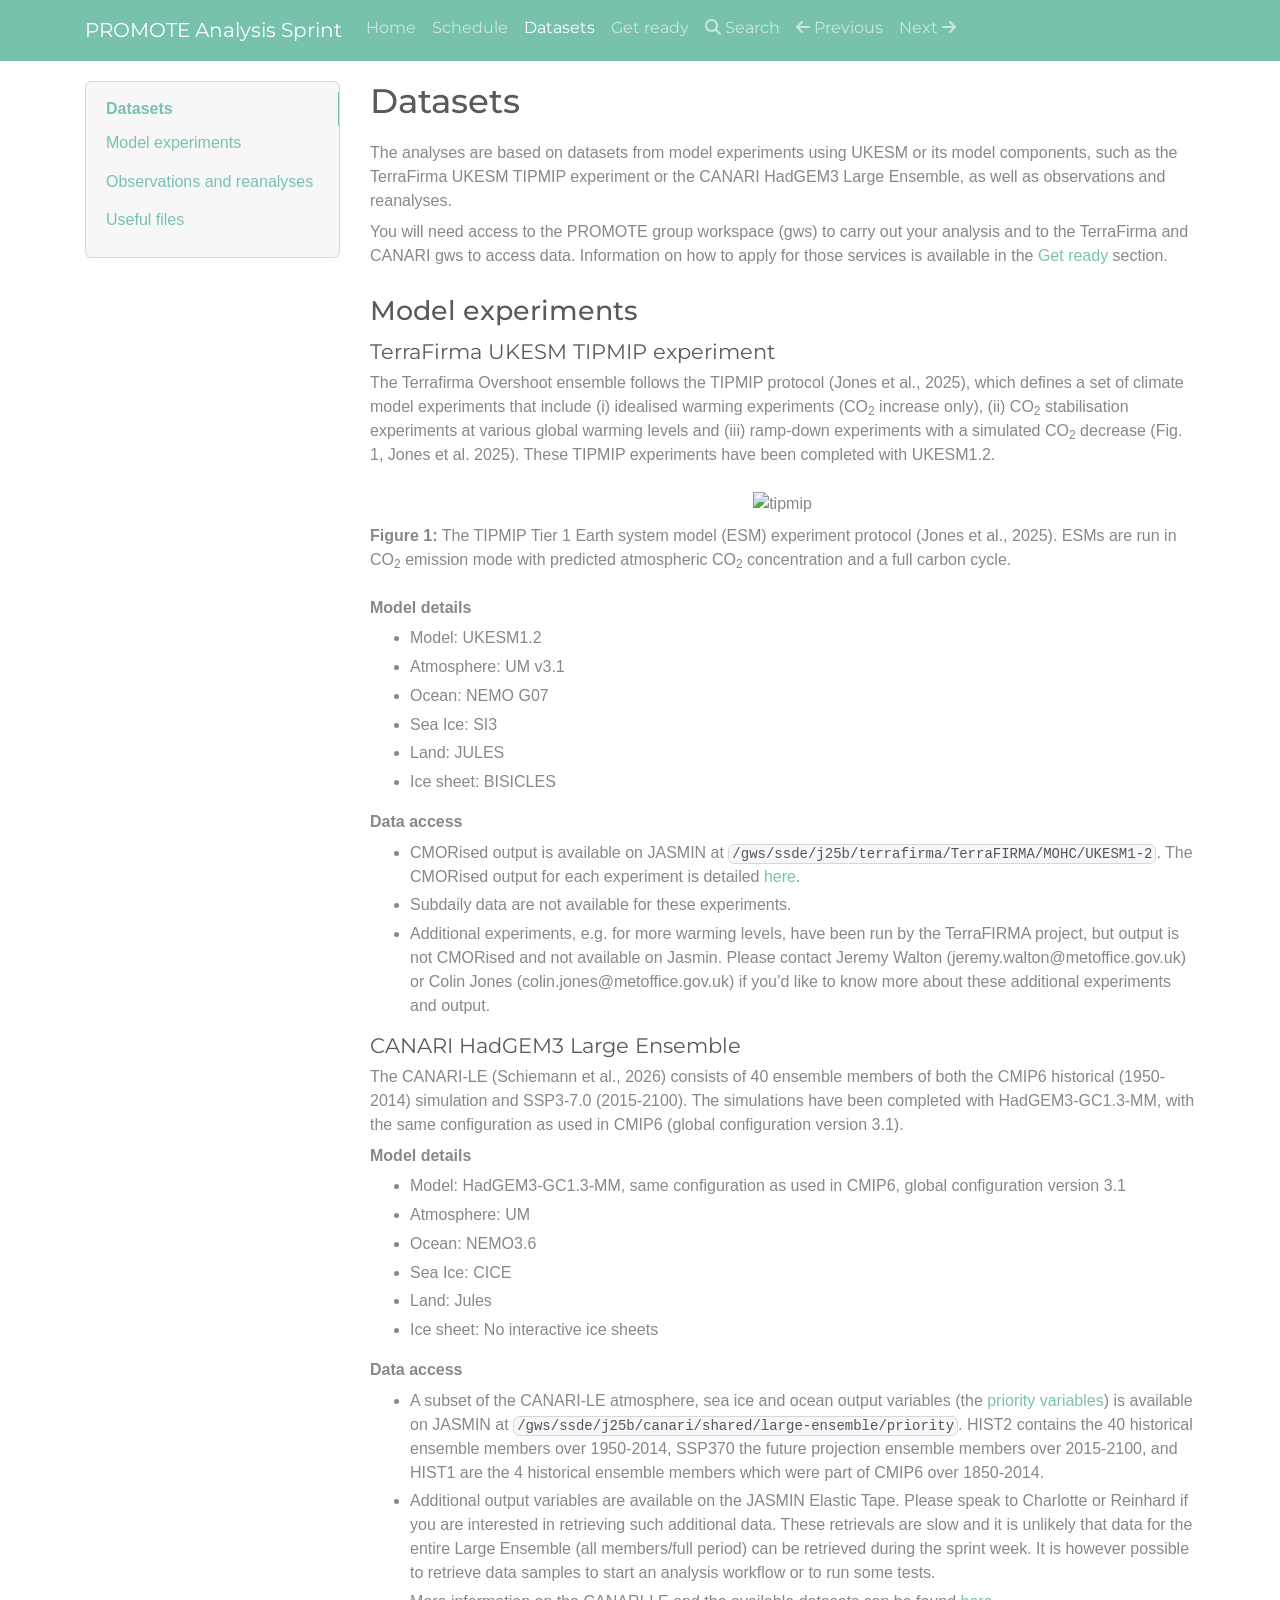
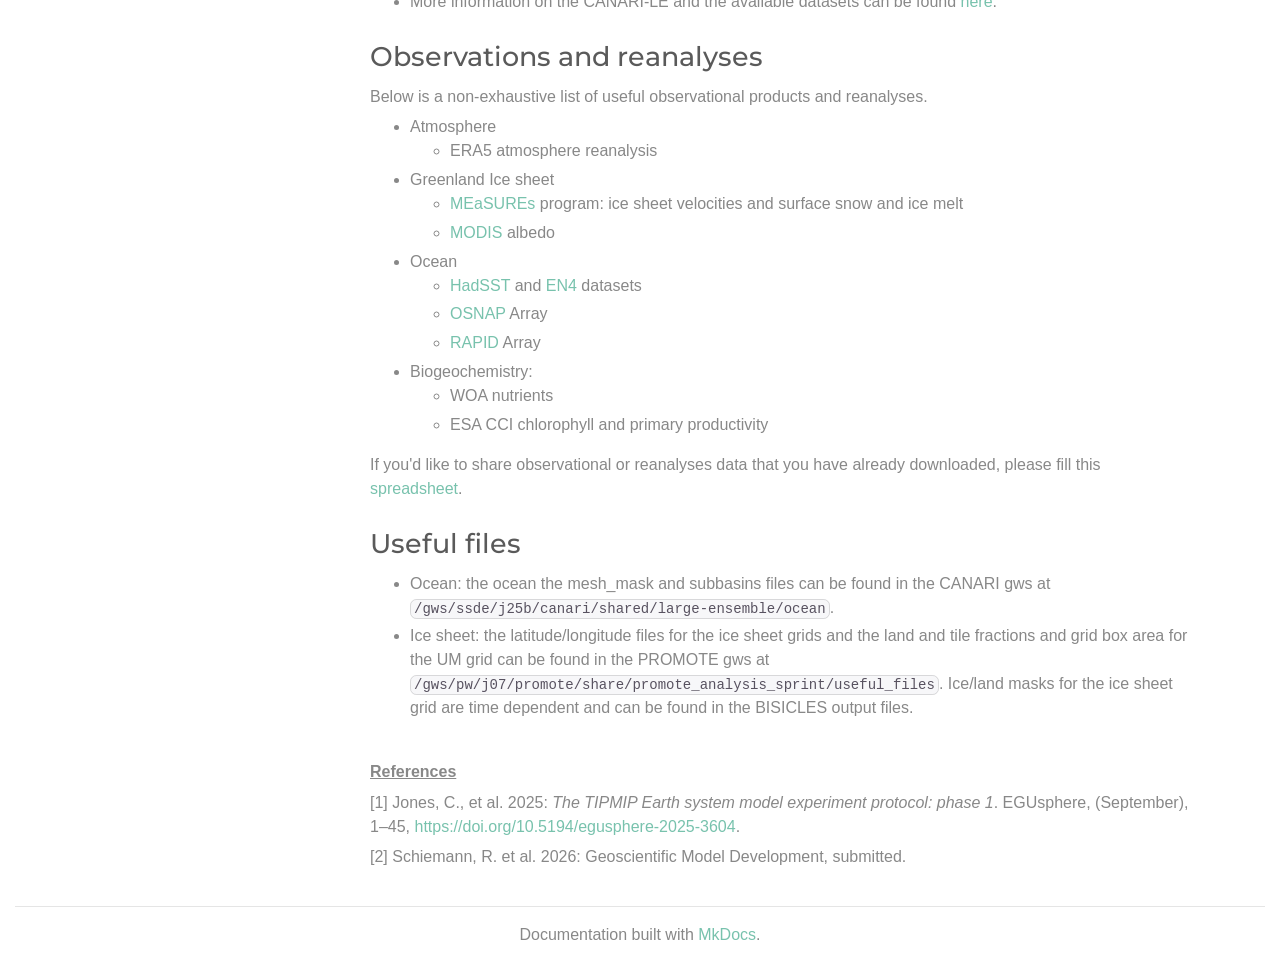
==== datasets/index.html @ 28dfc5ba "Update index.html" ====
<!DOCTYPE html>
<html lang="en" data-bs-theme="light">
    <head>
        <meta charset="utf-8">
        <meta http-equiv="X-UA-Compatible" content="IE=edge">
        <meta name="viewport" content="width=device-width, initial-scale=1.0">
        
        
        <link rel="canonical" href="https://promote-project.github.io/promote_analysis_sprint_2026/datasets/">
        <link rel="shortcut icon" href="../img/favicon.ico">
        <title>Datasets - PROMOTE Analysis Sprint</title>
        <link href="../css/bootstrap.min.css" rel="stylesheet">
        <link href="../css/fontawesome.min.css" rel="stylesheet">
        <link href="../css/brands.min.css" rel="stylesheet">
        <link href="../css/solid.min.css" rel="stylesheet">
        <link href="../css/v4-font-face.min.css" rel="stylesheet">
        <link href="../css/base.css" rel="stylesheet">
        <link id="hljs-light" rel="stylesheet" href="https://cdnjs.cloudflare.com/ajax/libs/highlight.js/11.8.0/styles/atelier-cave-light.min.css" >
        <link id="hljs-dark" rel="stylesheet" href="https://cdnjs.cloudflare.com/ajax/libs/highlight.js/11.8.0/styles/github-dark.min.css" disabled>
        <link href="../extra.css" rel="stylesheet">
        <script src="https://cdnjs.cloudflare.com/ajax/libs/highlight.js/11.8.0/highlight.min.js"></script>
        <script>hljs.highlightAll();</script> 
    </head>

    <body>
        <div class="navbar fixed-top navbar-expand-lg navbar-dark bg-primary">
            <div class="container">
                <a class="navbar-brand" href="..">PROMOTE Analysis Sprint</a>
                <!-- Expander button -->
                <button type="button" class="navbar-toggler" data-bs-toggle="collapse" data-bs-target="#navbar-collapse" aria-controls="navbar-collapse" aria-expanded="false" aria-label="Toggle navigation">
                    <span class="navbar-toggler-icon"></span>
                </button>

                <!-- Expanded navigation -->
                <div id="navbar-collapse" class="navbar-collapse collapse">
                        <!-- Main navigation -->
                        <ul class="nav navbar-nav">
                            <li class="nav-item">
                                <a href=".." class="nav-link">Home</a>
                            </li>
                            <li class="nav-item">
                                <a href="../schedule/" class="nav-link">Schedule</a>
                            </li>
                            <li class="nav-item">
                                <a href="./" class="nav-link active" aria-current="page">Datasets</a>
                            </li>
                            <li class="nav-item">
                                <a href="../get_ready/" class="nav-link">Get ready</a>
                            </li>
                        </ul>

                    <ul class="nav navbar-nav ms-md-auto">
                        <li class="nav-item">
                            <a href="#" class="nav-link" data-bs-toggle="modal" data-bs-target="#mkdocs_search_modal">
                                <i class="fa fa-search"></i> Search
                            </a>
                        </li>
                            <li class="nav-item">
                                <a rel="prev" href="../schedule/" class="nav-link">
                                    <i class="fa fa-arrow-left"></i> Previous
                                </a>
                            </li>
                            <li class="nav-item">
                                <a rel="next" href="../get_ready/" class="nav-link">
                                    Next <i class="fa fa-arrow-right"></i>
                                </a>
                            </li>
                    </ul>
                </div>
            </div>
        </div>

        <div class="container">
            <div class="row">
                    <div class="col-md-3"><div class="navbar-expand-md bs-sidebar hidden-print affix" role="complementary">
    <div class="navbar-header">
        <button type="button" class="navbar-toggler collapsed" data-bs-toggle="collapse" data-bs-target="#toc-collapse" title="Table of Contents">
            <span class="fa fa-angle-down"></span>
        </button>
    </div>

    
    <div id="toc-collapse" class="navbar-collapse collapse card bg-body-tertiary">
        <ul class="nav flex-column">
            
            <li class="nav-item" data-bs-level="1"><a href="#datasets" class="nav-link">Datasets</a>
              <ul class="nav flex-column">
            <li class="nav-item" data-bs-level="2"><a href="#model-experiments" class="nav-link">Model experiments</a>
              <ul class="nav flex-column">
              </ul>
            </li>
            <li class="nav-item" data-bs-level="2"><a href="#observations-and-reanalyses" class="nav-link">Observations and reanalyses</a>
              <ul class="nav flex-column">
              </ul>
            </li>
            <li class="nav-item" data-bs-level="2"><a href="#useful-files" class="nav-link">Useful files</a>
              <ul class="nav flex-column">
              </ul>
            </li>
              </ul>
            </li>
        </ul>
    </div>
</div></div>
                    <div class="col-md-9" role="main">

<h1 id="datasets">Datasets</h1>
<p>The analyses are based on datasets from model experiments using UKESM or its model components, such as the TerraFirma UKESM TIPMIP experiment or the CANARI HadGEM3 Large Ensemble, as well as observations and reanalyses.</p>
<p>You will need access to the PROMOTE group workspace (gws) to carry out your analysis and to the TerraFirma and CANARI gws to access data. Information on how to apply for those services is available in the <a href="../get_ready/">Get ready</a> section.</p>
<h2 id="model-experiments">Model experiments</h2>
<h3 id="terrafirma-ukesm-tipmip-experiment">TerraFirma UKESM TIPMIP experiment</h3>
<p>The Terrafirma Overshoot ensemble follows the TIPMIP protocol (Jones et al., 2025), which defines a set of climate model experiments that include (i) idealised warming experiments (CO<sub>2</sub> increase only), (ii) CO<sub>2</sub> stabilisation experiments at various global warming levels and (iii) ramp-down experiments with a simulated CO<sub>2</sub> decrease (Fig. 1, Jones et al. 2025). These TIPMIP experiments have been completed with UKESM1.2.</p>
<figure>
  <img src="/promote_analysis_sprint_2026/images/tipmip_protocol.jpg" alt="tipmip" height="320">
  <figcaption style="text-align: left;">
<strong>Figure 1:</strong> The TIPMIP Tier 1 Earth system model (ESM) experiment protocol (Jones et al., 2025). ESMs are run in CO<sub>2</sub> emission mode with predicted atmospheric CO<sub>2</sub> concentration and a full carbon cycle.
</figcaption>
</figure>

<p><span style="font-weight: 550;">Model details</span></p>
<ul>
<li><span style="font-weight: 500;">Model:</span> UKESM1.2</li>
<li><span style="font-weight: 500;">Atmosphere:</span> UM v3.1</li>
<li><span style="font-weight: 500;">Ocean:</span> NEMO G07</li>
<li><span style="font-weight: 500;">Sea Ice:</span> SI3</li>
<li><span style="font-weight: 500;">Land:</span> JULES</li>
<li><span style="font-weight: 500;">Ice sheet:</span> BISICLES</li>
</ul>
<p><span style="font-weight: 550;">Data access</span></p>
<ul>
<li>CMORised output is available on JASMIN at <code>/gws/ssde/j25b/terrafirma/TerraFIRMA/MOHC/UKESM1-2</code>. 
The CMORised output for each experiment is detailed <a href="https://gws-access.jasmin.ac.uk/public/ukesm/TerraFIRMA/">here</a>.</li>
<li>Subdaily data are not available for these experiments.</li>
<li>Additional experiments, e.g. for more warming levels, have been run by the TerraFIRMA project, but output is not CMORised and not available on Jasmin. Please contact Jeremy Walton (jeremy.walton@metoffice.gov.uk) or Colin Jones (colin.jones@metoffice.gov.uk) if you’d like to know more about these additional experiments and output.</li>
</ul>
<h3 id="canari-hadgem3-large-ensemble">CANARI HadGEM3 Large Ensemble</h3>
<p>The CANARI-LE (Schiemann et al., 2026) consists of 40 ensemble members of both the CMIP6 historical (1950-2014) simulation and SSP3-7.0 (2015-2100). The simulations have been completed with HadGEM3-GC1.3-MM, with the same configuration as used in CMIP6 (global configuration version 3.1).</p>
<p><span style="font-weight: 650;">Model details</span></p>
<ul>
<li><span style="font-weight: 500;">Model:</span> HadGEM3-GC1.3-MM, same configuration as used in CMIP6, global configuration version 3.1</li>
<li><span style="font-weight: 500;">Atmosphere:</span> UM</li>
<li><span style="font-weight: 500;">Ocean:</span> NEMO3.6</li>
<li><span style="font-weight: 500;">Sea Ice:</span> CICE</li>
<li><span style="font-weight: 500;">Land:</span> Jules</li>
<li><span style="font-weight: 500;">Ice sheet:</span> No interactive ice sheets</li>
</ul>
<p><span style="font-weight: 550;">Data access</span></p>
<ul>
<li>A subset of the CANARI-LE atmosphere, sea ice and ocean output variables (the <a download="download" href="/promote_analysis_sprint_2026/20240229-canari-le-priority-variables.xlsx">priority variables</a>) is available on JASMIN at <code>/gws/ssde/j25b/canari/shared/large-ensemble/priority</code>. HIST2 contains the 40 historical ensemble members over 1950-2014, SSP370 the future projection ensemble members over 2015-2100, and HIST1 are the 4 historical ensemble members which were part of CMIP6 over 1850-2014.</li>
<li>Additional output variables are available on the JASMIN Elastic Tape. Please speak to Charlotte or Reinhard if you are interested in retrieving such additional data. These retrievals are slow and it is unlikely that data for the entire Large Ensemble (all members/full period) can be retrieved during the sprint week. It is however possible to retrieve data samples to start an analysis workflow or to run some tests.</li>
<li>More information on the CANARI-LE and the available datasets can be found <a href="https://ncas-cms.github.io/canari/">here</a>.</li>
</ul>
<h2 id="observations-and-reanalyses">Observations and reanalyses</h2>
<p>Below is a non-exhaustive list of useful observational products and reanalyses.</p>
<ul>
<li><span style="font-weight: 500;">Atmosphere</span><ul>
<li>ERA5 atmosphere reanalysis</li>
</ul>
</li>
<li><span style="font-weight: 500;">Greenland Ice sheet</span><ul>
<li><a href="https://www.earthdata.nasa.gov/about/competitive-programs/measures">MEaSUREs</a> program: ice sheet velocities and surface snow and ice melt</li>
<li><a href="https://nsidc.org/data/modgrnld/versions/1">MODIS</a> albedo</li>
</ul>
</li>
<li><span style="font-weight: 500;">Ocean</span><ul>
<li><a href="https://www.metoffice.gov.uk/hadobs/hadsst4/">HadSST</a> and <a href="https://www.metoffice.gov.uk/hadobs/en4/">EN4</a> datasets</li>
<li><a href="https://www.o-snap.org/data-access/">OSNAP</a> Array</li>
<li><a href="https://rapid.ac.uk/data/data-download">RAPID</a> Array</li>
</ul>
</li>
<li><span style="font-weight: 500;">Biogeochemistry:</span><ul>
<li>WOA nutrients</li>
<li>ESA CCI chlorophyll and primary productivity  </li>
</ul>
</li>
</ul>
<p>If you'd like to share observational or reanalyses data that you have already downloaded, please fill this <a href="https://docs.google.com/spreadsheets/d/1zcM7b8CWcgvNZwPgc-YExNfq7xTBF59b2-m6j289Oxc/edit?usp=sharing">spreadsheet</a>.</p>
<h2 id="useful-files">Useful files</h2>
<ul>
<li><span style="font-weight: 500;">Ocean:</span> the ocean the mesh_mask and subbasins files can be found in the CANARI gws at <code>/gws/ssde/j25b/canari/shared/large-ensemble/ocean</code>.</li>
<li><span style="font-weight: 500;">Ice sheet:</span> the latitude/longitude files for the ice sheet grids and the land and tile fractions and grid box area for the UM grid can be found in the PROMOTE gws at <code>/gws/pw/j07/promote/share/promote_analysis_sprint/useful_files</code>. Ice/land masks for the ice sheet grid are time dependent and can be found in the BISICLES output files.</li>
</ul>
<div style="height: 1.5em;"></div>

<p><strong><ins>References</ins></strong></p>
<p>[1] Jones, C., et al. 2025: <em>The TIPMIP Earth system model experiment protocol: phase 1</em>. EGUsphere, (September), 1–45, <a href="https://egusphere.copernicus.org/preprints/2025/egusphere-2025-3604/">https://doi.org/10.5194/egusphere-2025-3604</a>. </p>
<p>[2] Schiemann, R. et al. 2026: Geoscientific Model Development, submitted.</p></div>
            </div>
        </div>

        <footer class="col-md-12">
            <hr>
            <p>Documentation built with <a href="https://www.mkdocs.org/">MkDocs</a>.</p>
        </footer>
        <script src="../js/bootstrap.bundle.min.js"></script>
        <script>
            var base_url = "..",
                shortcuts = {"help": 191, "next": 78, "previous": 80, "search": 83};
        </script>
        <script src="../js/base.js"></script>
        <script src="../search/main.js"></script>

        <div class="modal" id="mkdocs_search_modal" tabindex="-1" role="dialog" aria-labelledby="searchModalLabel" aria-hidden="true">
    <div class="modal-dialog modal-lg">
        <div class="modal-content">
            <div class="modal-header">
                <h4 class="modal-title" id="searchModalLabel">Search</h4>
                <button type="button" class="btn-close" data-bs-dismiss="modal" aria-label="Close"></button>
            </div>
            <div class="modal-body">
                <p>From here you can search these documents. Enter your search terms below.</p>
                <form>
                    <div class="form-group">
                        <input type="search" class="form-control" placeholder="Search..." id="mkdocs-search-query" title="Type search term here">
                    </div>
                </form>
                <div id="mkdocs-search-results" data-no-results-text="No results found"></div>
            </div>
            <div class="modal-footer">
            </div>
        </div>
    </div>
</div><div class="modal" id="mkdocs_keyboard_modal" tabindex="-1" role="dialog" aria-labelledby="keyboardModalLabel" aria-hidden="true">
    <div class="modal-dialog">
        <div class="modal-content">
            <div class="modal-header">
                <h4 class="modal-title" id="keyboardModalLabel">Keyboard Shortcuts</h4>
                <button type="button" class="btn-close" data-bs-dismiss="modal" aria-label="Close"></button>
            </div>
            <div class="modal-body">
              <table class="table">
                <thead>
                  <tr>
                    <th style="width: 20%;">Keys</th>
                    <th>Action</th>
                  </tr>
                </thead>
                <tbody>
                  <tr>
                    <td class="help shortcut"><kbd>?</kbd></td>
                    <td>Open this help</td>
                  </tr>
                  <tr>
                    <td class="next shortcut"><kbd>n</kbd></td>
                    <td>Next page</td>
                  </tr>
                  <tr>
                    <td class="prev shortcut"><kbd>p</kbd></td>
                    <td>Previous page</td>
                  </tr>
                  <tr>
                    <td class="search shortcut"><kbd>s</kbd></td>
                    <td>Search</td>
                  </tr>
                </tbody>
              </table>
            </div>
            <div class="modal-footer">
            </div>
        </div>
    </div>
</div>

    </body>
</html>
---- css/brands.min.css ----
/*!
 * Font Awesome Free 6.5.1 by @fontawesome - https://fontawesome.com
 * License - https://fontawesome.com/license/free (Icons: CC BY 4.0, Fonts: SIL OFL 1.1, Code: MIT License)
 * Copyright 2023 Fonticons, Inc.
 */
:host,:root{--fa-style-family-brands:"Font Awesome 6 Brands";--fa-font-brands:normal 400 1em/1 "Font Awesome 6 Brands"}@font-face{font-family:"Font Awesome 6 Brands";font-style:normal;font-weight:400;font-display:block;src:url(../webfonts/fa-brands-400.woff2) format("woff2"),url(../webfonts/fa-brands-400.ttf) format("truetype")}.fa-brands,.fab{font-weight:400}.fa-monero:before{content:"\f3d0"}.fa-hooli:before{content:"\f427"}.fa-yelp:before{content:"\f1e9"}.fa-cc-visa:before{content:"\f1f0"}.fa-lastfm:before{content:"\f202"}.fa-shopware:before{content:"\f5b5"}.fa-creative-commons-nc:before{content:"\f4e8"}.fa-aws:before{content:"\f375"}.fa-redhat:before{content:"\f7bc"}.fa-yoast:before{content:"\f2b1"}.fa-cloudflare:before{content:"\e07d"}.fa-ups:before{content:"\f7e0"}.fa-pixiv:before{content:"\e640"}.fa-wpexplorer:before{content:"\f2de"}.fa-dyalog:before{content:"\f399"}.fa-bity:before{content:"\f37a"}.fa-stackpath:before{content:"\f842"}.fa-buysellads:before{content:"\f20d"}.fa-first-order:before{content:"\f2b0"}.fa-modx:before{content:"\f285"}.fa-guilded:before{content:"\e07e"}.fa-vnv:before{content:"\f40b"}.fa-js-square:before,.fa-square-js:before{content:"\f3b9"}.fa-microsoft:before{content:"\f3ca"}.fa-qq:before{content:"\f1d6"}.fa-orcid:before{content:"\f8d2"}.fa-java:before{content:"\f4e4"}.fa-invision:before{content:"\f7b0"}.fa-creative-commons-pd-alt:before{content:"\f4ed"}.fa-centercode:before{content:"\f380"}.fa-glide-g:before{content:"\f2a6"}.fa-drupal:before{content:"\f1a9"}.fa-hire-a-helper:before{content:"\f3b0"}.fa-creative-commons-by:before{content:"\f4e7"}.fa-unity:before{content:"\e049"}.fa-whmcs:before{content:"\f40d"}.fa-rocketchat:before{content:"\f3e8"}.fa-vk:before{content:"\f189"}.fa-untappd:before{content:"\f405"}.fa-mailchimp:before{content:"\f59e"}.fa-css3-alt:before{content:"\f38b"}.fa-reddit-square:before,.fa-square-reddit:before{content:"\f1a2"}.fa-vimeo-v:before{content:"\f27d"}.fa-contao:before{content:"\f26d"}.fa-square-font-awesome:before{content:"\e5ad"}.fa-deskpro:before{content:"\f38f"}.fa-brave:before{content:"\e63c"}.fa-sistrix:before{content:"\f3ee"}.fa-instagram-square:before,.fa-square-instagram:before{content:"\e055"}.fa-battle-net:before{content:"\f835"}.fa-the-red-yeti:before{content:"\f69d"}.fa-hacker-news-square:before,.fa-square-hacker-news:before{content:"\f3af"}.fa-edge:before{content:"\f282"}.fa-threads:before{content:"\e618"}.fa-napster:before{content:"\f3d2"}.fa-snapchat-square:before,.fa-square-snapchat:before{content:"\f2ad"}.fa-google-plus-g:before{content:"\f0d5"}.fa-artstation:before{content:"\f77a"}.fa-markdown:before{content:"\f60f"}.fa-sourcetree:before{content:"\f7d3"}.fa-google-plus:before{content:"\f2b3"}.fa-diaspora:before{content:"\f791"}.fa-foursquare:before{content:"\f180"}.fa-stack-overflow:before{content:"\f16c"}.fa-github-alt:before{content:"\f113"}.fa-phoenix-squadron:before{content:"\f511"}.fa-pagelines:before{content:"\f18c"}.fa-algolia:before{content:"\f36c"}.fa-red-river:before{content:"\f3e3"}.fa-creative-commons-sa:before{content:"\f4ef"}.fa-safari:before{content:"\f267"}.fa-google:before{content:"\f1a0"}.fa-font-awesome-alt:before,.fa-square-font-awesome-stroke:before{content:"\f35c"}.fa-atlassian:before{content:"\f77b"}.fa-linkedin-in:before{content:"\f0e1"}.fa-digital-ocean:before{content:"\f391"}.fa-nimblr:before{content:"\f5a8"}.fa-chromecast:before{content:"\f838"}.fa-evernote:before{content:"\f839"}.fa-hacker-news:before{content:"\f1d4"}.fa-creative-commons-sampling:before{content:"\f4f0"}.fa-adversal:before{content:"\f36a"}.fa-creative-commons:before{content:"\f25e"}.fa-watchman-monitoring:before{content:"\e087"}.fa-fonticons:before{content:"\f280"}.fa-weixin:before{content:"\f1d7"}.fa-shirtsinbulk:before{content:"\f214"}.fa-codepen:before{content:"\f1cb"}.fa-git-alt:before{content:"\f841"}.fa-lyft:before{content:"\f3c3"}.fa-rev:before{content:"\f5b2"}.fa-windows:before{content:"\f17a"}.fa-wizards-of-the-coast:before{content:"\f730"}.fa-square-viadeo:before,.fa-viadeo-square:before{content:"\f2aa"}.fa-meetup:before{content:"\f2e0"}.fa-centos:before{content:"\f789"}.fa-adn:before{content:"\f170"}.fa-cloudsmith:before{content:"\f384"}.fa-opensuse:before{content:"\e62b"}.fa-pied-piper-alt:before{content:"\f1a8"}.fa-dribbble-square:before,.fa-square-dribbble:before{content:"\f397"}.fa-codiepie:before{content:"\f284"}.fa-node:before{content:"\f419"}.fa-mix:before{content:"\f3cb"}.fa-steam:before{content:"\f1b6"}.fa-cc-apple-pay:before{content:"\f416"}.fa-scribd:before{content:"\f28a"}.fa-debian:before{content:"\e60b"}.fa-openid:before{content:"\f19b"}.fa-instalod:before{content:"\e081"}.fa-expeditedssl:before{content:"\f23e"}.fa-sellcast:before{content:"\f2da"}.fa-square-twitter:before,.fa-twitter-square:before{content:"\f081"}.fa-r-project:before{content:"\f4f7"}.fa-delicious:before{content:"\f1a5"}.fa-freebsd:before{content:"\f3a4"}.fa-vuejs:before{content:"\f41f"}.fa-accusoft:before{content:"\f369"}.fa-ioxhost:before{content:"\f208"}.fa-fonticons-fi:before{content:"\f3a2"}.fa-app-store:before{content:"\f36f"}.fa-cc-mastercard:before{content:"\f1f1"}.fa-itunes-note:before{content:"\f3b5"}.fa-golang:before{content:"\e40f"}.fa-kickstarter:before{content:"\f3bb"}.fa-grav:before{content:"\f2d6"}.fa-weibo:before{content:"\f18a"}.fa-uncharted:before{content:"\e084"}.fa-firstdraft:before{content:"\f3a1"}.fa-square-youtube:before,.fa-youtube-square:before{content:"\f431"}.fa-wikipedia-w:before{content:"\f266"}.fa-rendact:before,.fa-wpressr:before{content:"\f3e4"}.fa-angellist:before{content:"\f209"}.fa-galactic-republic:before{content:"\f50c"}.fa-nfc-directional:before{content:"\e530"}.fa-skype:before{content:"\f17e"}.fa-joget:before{content:"\f3b7"}.fa-fedora:before{content:"\f798"}.fa-stripe-s:before{content:"\f42a"}.fa-meta:before{content:"\e49b"}.fa-laravel:before{content:"\f3bd"}.fa-hotjar:before{content:"\f3b1"}.fa-bluetooth-b:before{content:"\f294"}.fa-square-letterboxd:before{content:"\e62e"}.fa-sticker-mule:before{content:"\f3f7"}.fa-creative-commons-zero:before{content:"\f4f3"}.fa-hips:before{content:"\f452"}.fa-behance:before{content:"\f1b4"}.fa-reddit:before{content:"\f1a1"}.fa-discord:before{content:"\f392"}.fa-chrome:before{content:"\f268"}.fa-app-store-ios:before{content:"\f370"}.fa-cc-discover:before{content:"\f1f2"}.fa-wpbeginner:before{content:"\f297"}.fa-confluence:before{content:"\f78d"}.fa-shoelace:before{content:"\e60c"}.fa-mdb:before{content:"\f8ca"}.fa-dochub:before{content:"\f394"}.fa-accessible-icon:before{content:"\f368"}.fa-ebay:before{content:"\f4f4"}.fa-amazon:before{content:"\f270"}.fa-unsplash:before{content:"\e07c"}.fa-yarn:before{content:"\f7e3"}.fa-square-steam:before,.fa-steam-square:before{content:"\f1b7"}.fa-500px:before{content:"\f26e"}.fa-square-vimeo:before,.fa-vimeo-square:before{content:"\f194"}.fa-asymmetrik:before{content:"\f372"}.fa-font-awesome-flag:before,.fa-font-awesome-logo-full:before,.fa-font-awesome:before{content:"\f2b4"}.fa-gratipay:before{content:"\f184"}.fa-apple:before{content:"\f179"}.fa-hive:before{content:"\e07f"}.fa-gitkraken:before{content:"\f3a6"}.fa-keybase:before{content:"\f4f5"}.fa-apple-pay:before{content:"\f415"}.fa-padlet:before{content:"\e4a0"}.fa-amazon-pay:before{content:"\f42c"}.fa-github-square:before,.fa-square-github:before{content:"\f092"}.fa-stumbleupon:before{content:"\f1a4"}.fa-fedex:before{content:"\f797"}.fa-phoenix-framework:before{content:"\f3dc"}.fa-shopify:before{content:"\e057"}.fa-neos:before{content:"\f612"}.fa-square-threads:before{content:"\e619"}.fa-hackerrank:before{content:"\f5f7"}.fa-researchgate:before{content:"\f4f8"}.fa-swift:before{content:"\f8e1"}.fa-angular:before{content:"\f420"}.fa-speakap:before{content:"\f3f3"}.fa-angrycreative:before{content:"\f36e"}.fa-y-combinator:before{content:"\f23b"}.fa-empire:before{content:"\f1d1"}.fa-envira:before{content:"\f299"}.fa-google-scholar:before{content:"\e63b"}.fa-gitlab-square:before,.fa-square-gitlab:before{content:"\e5ae"}.fa-studiovinari:before{content:"\f3f8"}.fa-pied-piper:before{content:"\f2ae"}.fa-wordpress:before{content:"\f19a"}.fa-product-hunt:before{content:"\f288"}.fa-firefox:before{content:"\f269"}.fa-linode:before{content:"\f2b8"}.fa-goodreads:before{content:"\f3a8"}.fa-odnoklassniki-square:before,.fa-square-odnoklassniki:before{content:"\f264"}.fa-jsfiddle:before{content:"\f1cc"}.fa-sith:before{content:"\f512"}.fa-themeisle:before{content:"\f2b2"}.fa-page4:before{content:"\f3d7"}.fa-hashnode:before{content:"\e499"}.fa-react:before{content:"\f41b"}.fa-cc-paypal:before{content:"\f1f4"}.fa-squarespace:before{content:"\f5be"}.fa-cc-stripe:before{content:"\f1f5"}.fa-creative-commons-share:before{content:"\f4f2"}.fa-bitcoin:before{content:"\f379"}.fa-keycdn:before{content:"\f3ba"}.fa-opera:before{content:"\f26a"}.fa-itch-io:before{content:"\f83a"}.fa-umbraco:before{content:"\f8e8"}.fa-galactic-senate:before{content:"\f50d"}.fa-ubuntu:before{content:"\f7df"}.fa-draft2digital:before{content:"\f396"}.fa-stripe:before{content:"\f429"}.fa-houzz:before{content:"\f27c"}.fa-gg:before{content:"\f260"}.fa-dhl:before{content:"\f790"}.fa-pinterest-square:before,.fa-square-pinterest:before{content:"\f0d3"}.fa-xing:before{content:"\f168"}.fa-blackberry:before{content:"\f37b"}.fa-creative-commons-pd:before{content:"\f4ec"}.fa-playstation:before{content:"\f3df"}.fa-quinscape:before{content:"\f459"}.fa-less:before{content:"\f41d"}.fa-blogger-b:before{content:"\f37d"}.fa-opencart:before{content:"\f23d"}.fa-vine:before{content:"\f1ca"}.fa-signal-messenger:before{content:"\e663"}.fa-paypal:before{content:"\f1ed"}.fa-gitlab:before{content:"\f296"}.fa-typo3:before{content:"\f42b"}.fa-reddit-alien:before{content:"\f281"}.fa-yahoo:before{content:"\f19e"}.fa-dailymotion:before{content:"\e052"}.fa-affiliatetheme:before{content:"\f36b"}.fa-pied-piper-pp:before{content:"\f1a7"}.fa-bootstrap:before{content:"\f836"}.fa-odnoklassniki:before{content:"\f263"}.fa-nfc-symbol:before{content:"\e531"}.fa-mintbit:before{content:"\e62f"}.fa-ethereum:before{content:"\f42e"}.fa-speaker-deck:before{content:"\f83c"}.fa-creative-commons-nc-eu:before{content:"\f4e9"}.fa-patreon:before{content:"\f3d9"}.fa-avianex:before{content:"\f374"}.fa-ello:before{content:"\f5f1"}.fa-gofore:before{content:"\f3a7"}.fa-bimobject:before{content:"\f378"}.fa-brave-reverse:before{content:"\e63d"}.fa-facebook-f:before{content:"\f39e"}.fa-google-plus-square:before,.fa-square-google-plus:before{content:"\f0d4"}.fa-mandalorian:before{content:"\f50f"}.fa-first-order-alt:before{content:"\f50a"}.fa-osi:before{content:"\f41a"}.fa-google-wallet:before{content:"\f1ee"}.fa-d-and-d-beyond:before{content:"\f6ca"}.fa-periscope:before{content:"\f3da"}.fa-fulcrum:before{content:"\f50b"}.fa-cloudscale:before{content:"\f383"}.fa-forumbee:before{content:"\f211"}.fa-mizuni:before{content:"\f3cc"}.fa-schlix:before{content:"\f3ea"}.fa-square-xing:before,.fa-xing-square:before{content:"\f169"}.fa-bandcamp:before{content:"\f2d5"}.fa-wpforms:before{content:"\f298"}.fa-cloudversify:before{content:"\f385"}.fa-usps:before{content:"\f7e1"}.fa-megaport:before{content:"\f5a3"}.fa-magento:before{content:"\f3c4"}.fa-spotify:before{content:"\f1bc"}.fa-optin-monster:before{content:"\f23c"}.fa-fly:before{content:"\f417"}.fa-aviato:before{content:"\f421"}.fa-itunes:before{content:"\f3b4"}.fa-cuttlefish:before{content:"\f38c"}.fa-blogger:before{content:"\f37c"}.fa-flickr:before{content:"\f16e"}.fa-viber:before{content:"\f409"}.fa-soundcloud:before{content:"\f1be"}.fa-digg:before{content:"\f1a6"}.fa-tencent-weibo:before{content:"\f1d5"}.fa-letterboxd:before{content:"\e62d"}.fa-symfony:before{content:"\f83d"}.fa-maxcdn:before{content:"\f136"}.fa-etsy:before{content:"\f2d7"}.fa-facebook-messenger:before{content:"\f39f"}.fa-audible:before{content:"\f373"}.fa-think-peaks:before{content:"\f731"}.fa-bilibili:before{content:"\e3d9"}.fa-erlang:before{content:"\f39d"}.fa-x-twitter:before{content:"\e61b"}.fa-cotton-bureau:before{content:"\f89e"}.fa-dashcube:before{content:"\f210"}.fa-42-group:before,.fa-innosoft:before{content:"\e080"}.fa-stack-exchange:before{content:"\f18d"}.fa-elementor:before{content:"\f430"}.fa-pied-piper-square:before,.fa-square-pied-piper:before{content:"\e01e"}.fa-creative-commons-nd:before{content:"\f4eb"}.fa-palfed:before{content:"\f3d8"}.fa-superpowers:before{content:"\f2dd"}.fa-resolving:before{content:"\f3e7"}.fa-xbox:before{content:"\f412"}.fa-searchengin:before{content:"\f3eb"}.fa-tiktok:before{content:"\e07b"}.fa-facebook-square:before,.fa-square-facebook:before{content:"\f082"}.fa-renren:before{content:"\f18b"}.fa-linux:before{content:"\f17c"}.fa-glide:before{content:"\f2a5"}.fa-linkedin:before{content:"\f08c"}.fa-hubspot:before{content:"\f3b2"}.fa-deploydog:before{content:"\f38e"}.fa-twitch:before{content:"\f1e8"}.fa-ravelry:before{content:"\f2d9"}.fa-mixer:before{content:"\e056"}.fa-lastfm-square:before,.fa-square-lastfm:before{content:"\f203"}.fa-vimeo:before{content:"\f40a"}.fa-mendeley:before{content:"\f7b3"}.fa-uniregistry:before{content:"\f404"}.fa-figma:before{content:"\f799"}.fa-creative-commons-remix:before{content:"\f4ee"}.fa-cc-amazon-pay:before{content:"\f42d"}.fa-dropbox:before{content:"\f16b"}.fa-instagram:before{content:"\f16d"}.fa-cmplid:before{content:"\e360"}.fa-upwork:before{content:"\e641"}.fa-facebook:before{content:"\f09a"}.fa-gripfire:before{content:"\f3ac"}.fa-jedi-order:before{content:"\f50e"}.fa-uikit:before{content:"\f403"}.fa-fort-awesome-alt:before{content:"\f3a3"}.fa-phabricator:before{content:"\f3db"}.fa-ussunnah:before{content:"\f407"}.fa-earlybirds:before{content:"\f39a"}.fa-trade-federation:before{content:"\f513"}.fa-autoprefixer:before{content:"\f41c"}.fa-whatsapp:before{content:"\f232"}.fa-slideshare:before{content:"\f1e7"}.fa-google-play:before{content:"\f3ab"}.fa-viadeo:before{content:"\f2a9"}.fa-line:before{content:"\f3c0"}.fa-google-drive:before{content:"\f3aa"}.fa-servicestack:before{content:"\f3ec"}.fa-simplybuilt:before{content:"\f215"}.fa-bitbucket:before{content:"\f171"}.fa-imdb:before{content:"\f2d8"}.fa-deezer:before{content:"\e077"}.fa-raspberry-pi:before{content:"\f7bb"}.fa-jira:before{content:"\f7b1"}.fa-docker:before{content:"\f395"}.fa-screenpal:before{content:"\e570"}.fa-bluetooth:before{content:"\f293"}.fa-gitter:before{content:"\f426"}.fa-d-and-d:before{content:"\f38d"}.fa-microblog:before{content:"\e01a"}.fa-cc-diners-club:before{content:"\f24c"}.fa-gg-circle:before{content:"\f261"}.fa-pied-piper-hat:before{content:"\f4e5"}.fa-kickstarter-k:before{content:"\f3bc"}.fa-yandex:before{content:"\f413"}.fa-readme:before{content:"\f4d5"}.fa-html5:before{content:"\f13b"}.fa-sellsy:before{content:"\f213"}.fa-sass:before{content:"\f41e"}.fa-wirsindhandwerk:before,.fa-wsh:before{content:"\e2d0"}.fa-buromobelexperte:before{content:"\f37f"}.fa-salesforce:before{content:"\f83b"}.fa-octopus-deploy:before{content:"\e082"}.fa-medapps:before{content:"\f3c6"}.fa-ns8:before{content:"\f3d5"}.fa-pinterest-p:before{content:"\f231"}.fa-apper:before{content:"\f371"}.fa-fort-awesome:before{content:"\f286"}.fa-waze:before{content:"\f83f"}.fa-cc-jcb:before{content:"\f24b"}.fa-snapchat-ghost:before,.fa-snapchat:before{content:"\f2ab"}.fa-fantasy-flight-games:before{content:"\f6dc"}.fa-rust:before{content:"\e07a"}.fa-wix:before{content:"\f5cf"}.fa-behance-square:before,.fa-square-behance:before{content:"\f1b5"}.fa-supple:before{content:"\f3f9"}.fa-webflow:before{content:"\e65c"}.fa-rebel:before{content:"\f1d0"}.fa-css3:before{content:"\f13c"}.fa-staylinked:before{content:"\f3f5"}.fa-kaggle:before{content:"\f5fa"}.fa-space-awesome:before{content:"\e5ac"}.fa-deviantart:before{content:"\f1bd"}.fa-cpanel:before{content:"\f388"}.fa-goodreads-g:before{content:"\f3a9"}.fa-git-square:before,.fa-square-git:before{content:"\f1d2"}.fa-square-tumblr:before,.fa-tumblr-square:before{content:"\f174"}.fa-trello:before{content:"\f181"}.fa-creative-commons-nc-jp:before{content:"\f4ea"}.fa-get-pocket:before{content:"\f265"}.fa-perbyte:before{content:"\e083"}.fa-grunt:before{content:"\f3ad"}.fa-weebly:before{content:"\f5cc"}.fa-connectdevelop:before{content:"\f20e"}.fa-leanpub:before{content:"\f212"}.fa-black-tie:before{content:"\f27e"}.fa-themeco:before{content:"\f5c6"}.fa-python:before{content:"\f3e2"}.fa-android:before{content:"\f17b"}.fa-bots:before{content:"\e340"}.fa-free-code-camp:before{content:"\f2c5"}.fa-hornbill:before{content:"\f592"}.fa-js:before{content:"\f3b8"}.fa-ideal:before{content:"\e013"}.fa-git:before{content:"\f1d3"}.fa-dev:before{content:"\f6cc"}.fa-sketch:before{content:"\f7c6"}.fa-yandex-international:before{content:"\f414"}.fa-cc-amex:before{content:"\f1f3"}.fa-uber:before{content:"\f402"}.fa-github:before{content:"\f09b"}.fa-php:before{content:"\f457"}.fa-alipay:before{content:"\f642"}.fa-youtube:before{content:"\f167"}.fa-skyatlas:before{content:"\f216"}.fa-firefox-browser:before{content:"\e007"}.fa-replyd:before{content:"\f3e6"}.fa-suse:before{content:"\f7d6"}.fa-jenkins:before{content:"\f3b6"}.fa-twitter:before{content:"\f099"}.fa-rockrms:before{content:"\f3e9"}.fa-pinterest:before{content:"\f0d2"}.fa-buffer:before{content:"\f837"}.fa-npm:before{content:"\f3d4"}.fa-yammer:before{content:"\f840"}.fa-btc:before{content:"\f15a"}.fa-dribbble:before{content:"\f17d"}.fa-stumbleupon-circle:before{content:"\f1a3"}.fa-internet-explorer:before{content:"\f26b"}.fa-stubber:before{content:"\e5c7"}.fa-telegram-plane:before,.fa-telegram:before{content:"\f2c6"}.fa-old-republic:before{content:"\f510"}.fa-odysee:before{content:"\e5c6"}.fa-square-whatsapp:before,.fa-whatsapp-square:before{content:"\f40c"}.fa-node-js:before{content:"\f3d3"}.fa-edge-legacy:before{content:"\e078"}.fa-slack-hash:before,.fa-slack:before{content:"\f198"}.fa-medrt:before{content:"\f3c8"}.fa-usb:before{content:"\f287"}.fa-tumblr:before{content:"\f173"}.fa-vaadin:before{content:"\f408"}.fa-quora:before{content:"\f2c4"}.fa-square-x-twitter:before{content:"\e61a"}.fa-reacteurope:before{content:"\f75d"}.fa-medium-m:before,.fa-medium:before{content:"\f23a"}.fa-amilia:before{content:"\f36d"}.fa-mixcloud:before{content:"\f289"}.fa-flipboard:before{content:"\f44d"}.fa-viacoin:before{content:"\f237"}.fa-critical-role:before{content:"\f6c9"}.fa-sitrox:before{content:"\e44a"}.fa-discourse:before{content:"\f393"}.fa-joomla:before{content:"\f1aa"}.fa-mastodon:before{content:"\f4f6"}.fa-airbnb:before{content:"\f834"}.fa-wolf-pack-battalion:before{content:"\f514"}.fa-buy-n-large:before{content:"\f8a6"}.fa-gulp:before{content:"\f3ae"}.fa-creative-commons-sampling-plus:before{content:"\f4f1"}.fa-strava:before{content:"\f428"}.fa-ember:before{content:"\f423"}.fa-canadian-maple-leaf:before{content:"\f785"}.fa-teamspeak:before{content:"\f4f9"}.fa-pushed:before{content:"\f3e1"}.fa-wordpress-simple:before{content:"\f411"}.fa-nutritionix:before{content:"\f3d6"}.fa-wodu:before{content:"\e088"}.fa-google-pay:before{content:"\e079"}.fa-intercom:before{content:"\f7af"}.fa-zhihu:before{content:"\f63f"}.fa-korvue:before{content:"\f42f"}.fa-pix:before{content:"\e43a"}.fa-steam-symbol:before{content:"\f3f6"}
---- css/solid.min.css ----
/*!
 * Font Awesome Free 6.5.1 by @fontawesome - https://fontawesome.com
 * License - https://fontawesome.com/license/free (Icons: CC BY 4.0, Fonts: SIL OFL 1.1, Code: MIT License)
 * Copyright 2023 Fonticons, Inc.
 */
:host,:root{--fa-style-family-classic:"Font Awesome 6 Free";--fa-font-solid:normal 900 1em/1 "Font Awesome 6 Free"}@font-face{font-family:"Font Awesome 6 Free";font-style:normal;font-weight:900;font-display:block;src:url(../webfonts/fa-solid-900.woff2) format("woff2"),url(../webfonts/fa-solid-900.ttf) format("truetype")}.fa-solid,.fas{font-weight:900}
---- css/v4-font-face.min.css ----
/*!
 * Font Awesome Free 6.5.1 by @fontawesome - https://fontawesome.com
 * License - https://fontawesome.com/license/free (Icons: CC BY 4.0, Fonts: SIL OFL 1.1, Code: MIT License)
 * Copyright 2023 Fonticons, Inc.
 */
@font-face{font-family:"FontAwesome";font-display:block;src:url(../webfonts/fa-solid-900.woff2) format("woff2"),url(../webfonts/fa-solid-900.ttf) format("truetype")}@font-face{font-family:"FontAwesome";font-display:block;src:url(../webfonts/fa-brands-400.woff2) format("woff2"),url(../webfonts/fa-brands-400.ttf) format("truetype")}@font-face{font-family:"FontAwesome";font-display:block;src:url(../webfonts/fa-regular-400.woff2) format("woff2"),url(../webfonts/fa-regular-400.ttf) format("truetype");unicode-range:u+f003,u+f006,u+f014,u+f016-f017,u+f01a-f01b,u+f01d,u+f022,u+f03e,u+f044,u+f046,u+f05c-f05d,u+f06e,u+f070,u+f087-f088,u+f08a,u+f094,u+f096-f097,u+f09d,u+f0a0,u+f0a2,u+f0a4-f0a7,u+f0c5,u+f0c7,u+f0e5-f0e6,u+f0eb,u+f0f6-f0f8,u+f10c,u+f114-f115,u+f118-f11a,u+f11c-f11d,u+f133,u+f147,u+f14e,u+f150-f152,u+f185-f186,u+f18e,u+f190-f192,u+f196,u+f1c1-f1c9,u+f1d9,u+f1db,u+f1e3,u+f1ea,u+f1f7,u+f1f9,u+f20a,u+f247-f248,u+f24a,u+f24d,u+f255-f25b,u+f25d,u+f271-f274,u+f278,u+f27b,u+f28c,u+f28e,u+f29c,u+f2b5,u+f2b7,u+f2ba,u+f2bc,u+f2be,u+f2c0-f2c1,u+f2c3,u+f2d0,u+f2d2,u+f2d4,u+f2dc}@font-face{font-family:"FontAwesome";font-display:block;src:url(../webfonts/fa-v4compatibility.woff2) format("woff2"),url(../webfonts/fa-v4compatibility.ttf) format("truetype");unicode-range:u+f041,u+f047,u+f065-f066,u+f07d-f07e,u+f080,u+f08b,u+f08e,u+f090,u+f09a,u+f0ac,u+f0ae,u+f0b2,u+f0d0,u+f0d6,u+f0e4,u+f0ec,u+f10a-f10b,u+f123,u+f13e,u+f148-f149,u+f14c,u+f156,u+f15e,u+f160-f161,u+f163,u+f175-f178,u+f195,u+f1f8,u+f219,u+f27a}
---- css/base.css ----
html {
    /* The nav header is 3.5rem high, plus 20px for the margin-top of the
       main container. */
    scroll-padding-top: calc(3.5rem + 20px);
}

body > .container {
    margin-top: 20px;
}

.navbar.fixed-top {
    position: -webkit-sticky;
    position: sticky;
}

.source-links {
    float: right;
}

.col-md-9 img {
    max-width: 100%;
}

pre, code {
    background: #f7f7f9;
    color: #585260;
    border: 1px solid rgba(0,0,0,0.125);
    border-radius: 0.4rem;
}

pre {
    padding: 0.5em;
}

code {
    padding: 1px 3px;
}

pre code {
    border: none;
    /* Override styles from hljs theme */
    background: transparent !important;
    padding: 0 !important;
}

a code {
    color: #78c2ad;
}

a:hover code {
    color: #4aa48a;
}

kbd {
    padding: 2px 4px;
    font-size: 90%;
    color: #fff;
    background-color: #333;
    border-radius: 3px;
    -webkit-box-shadow: inset 0 -1px 0 rgba(0,0,0,.25);
    box-shadow: inset 0 -1px 0 rgba(0,0,0,.25);
}

footer {
    margin-top: 30px;
    margin-bottom: 10px;
    text-align: center;
    font-weight: 200;
}

.modal-dialog {
    margin-top: 60px;
}

/* Style the admonitions. */

.admonition {
    margin-bottom: 1rem;
    border: 1px solid rgba(0,0,0,0.125);
    border-radius: 0.4rem;
}

.admonition > .admonition-title {
    margin: 0;
    padding: 0.75rem 1rem;
    background: rgba(0,0,0,0.03);
    border-bottom: 1px solid rgba(0,0,0,0.125);
    border-radius: calc(0.4rem - 1px) calc(0.4rem - 1px) 0 0;
    font-size: 1rem;
}

.admonition > * {
    margin-left: 1rem;
    margin-right: 1rem;
}

.admonition > *:not(.admonition-title):first-of-type,
.admonition > .admonition-title + * {
    margin-top: 1rem;
}

.admonition > *:last-child {
    margin-bottom: 1rem;
}

/* Style each kind of admonition. */

.admonition.note, .admonition.note > .admonition-title {
    border-color: #5fabba;
}

.admonition.note > .admonition-title {
    background: #6cc3d5;
    color: #fff;
}

.admonition.warning, .admonition.warning > .admonition-title {
    border-color: #dfb45a;
}

.admonition.warning > .admonition-title {
    background: #ffce67;
    color: #fff;
}

.admonition.danger, .admonition.danger > .admonition-title {
    border-color: #df6947;
}

.admonition.danger > .admonition-title {
    background: #ff7851;
    color: #fff;
}

/*
 * Side navigation
 *
 * Scrollspy and affixed enhanced navigation to highlight sections and secondary
 * sections of docs content.
 */

.bs-sidebar.affix {
    position: -webkit-sticky;
    position: sticky;
    /* The nav header is 3.5rem high, plus 20px for the margin-top of the
       main container. */
    top: calc(3.5rem + 20px);
}

.bs-sidebar.card {
    padding: 0;
}

.bs-sidebar > .card {
    background: #f7f7f9 !important;
}

/* Toggle (vertically flip) sidebar collapse icon */
.bs-sidebar .navbar-toggler span {
    -moz-transform: scale(1, -1);
    -webkit-transform: scale(1, -1);
    -o-transform: scale(1, -1);
    -ms-transform: scale(1, -1);
    transform: scale(1, -1);
}

.bs-sidebar .navbar-toggler.collapsed span {
    -moz-transform: scale(1, 1);
    -webkit-transform: scale(1, 1);
    -o-transform: scale(1, 1);
    -ms-transform: scale(1, 1);
    transform: scale(1, 1);
}

/* First level of nav */
.bs-sidebar > .navbar-collapse > .nav {
    padding-top:    10px;
    padding-bottom: 10px;
    border-radius: 5px;
    width: 100%;
}

/* All levels of nav */
.bs-sidebar .nav > li > a {
    display: block;
    padding: 5px 20px;
    z-index: 1;
}
.bs-sidebar .nav > li > a:hover,
.bs-sidebar .nav > li > a:focus {
    text-decoration: none;
    border-right: 1px solid;
}
.bs-sidebar .nav > li > a.active,
.bs-sidebar .nav > li > a.active:hover,
.bs-sidebar .nav > li > a.active:focus {
    font-weight: bold;
    background-color: transparent;
    border-right: 1px solid;
}

.bs-sidebar .nav .nav .nav {
    margin-left: 1em;
}

.bs-sidebar .nav > li > a {
    font-weight: bold;
}

.bs-sidebar .nav .nav > li > a {
    font-weight: normal;
}

.headerlink {
    display: none;
    padding-left: .5em;
}

h1:hover .headerlink, h2:hover .headerlink, h3:hover .headerlink, h4:hover .headerlink, h5:hover .headerlink, h6:hover .headerlink{
    display:inline-block;
}

@media (max-width: 991.98px) {
    .navbar-collapse.show {
        overflow-y: auto;
        max-height: calc(100vh - 3.5rem);
    }
}

.dropdown-item.open {
    color: #fff;
    background-color: #F3969A;
}

.dropdown-submenu > .dropdown-menu {
    margin: 0 0 0 1.5rem;
    padding: 0;
    border-width: 0;
}

.dropdown-submenu > a::after {
    display: block;
    content: " ";
    float: right;
    width: 0;
    height: 0;
    border-color: transparent;
    border-style: solid;
    border-width: 5px 0 5px 5px;
    border-left-color: #ccc;
    margin-top: 5px;
    margin-right: -10px;
}

.dropdown-submenu:hover > a::after {
    border-left-color: #404040;
}

@media (min-width: 992px) {
    .dropdown-menu {
        overflow-y: auto;
        max-height: calc(100vh - 3.5rem);
    }

    .dropdown-submenu {
        position: relative;
    }

    .dropdown-submenu > .dropdown-menu {
        position: fixed !important;
        margin-top: -9px;
        margin-left: -2px;
        border-width: 1px;
        padding: 0.5rem 0;
    }
}
---- extra.css ----
/* Control list spacing */
li {
  margin-bottom: 0.3em;
}
/* Control paragraph spacing */
p {
  margin-bottom: 0.4em;
}

/* Control spacing between sections (headers) */
h1 {
  margin-bottom: 0.6em;
  margin-top: 0.0em;
  font-size: 2.1rem;
}

h2 {
  margin-bottom: 0.4em;
  margin-top: 1.0em;
  font-size: 1.7rem;
  font-weight: 500;
}

h3 {
  margin-bottom: 0.3em;
  margin-top: 0.6em;
  font-size: 1.3rem;
  font-weight: 400;
}

blockquote {
  border-left: 4px solid #888;
  padding-left: 1em;
  color: #555;
  font-style: italic;
}

figure {
  margin: 1.5em auto;
  text-align: center;
}

figcaption {
  margin-top: 0.5em;
}




.warn {
  display: flex;
  align-items: flex-start;
}

.warn-icon {
  font-size: 2.3em;
  margin-right: 0.3em;
  Margin-left: 0.5em;
  margin-top: -0.1em;
}

.warn-text {
  line-height: 1.4;
  font-size: 1.0em;
  font-weight: 450;
  color: #5a5a5a;
}
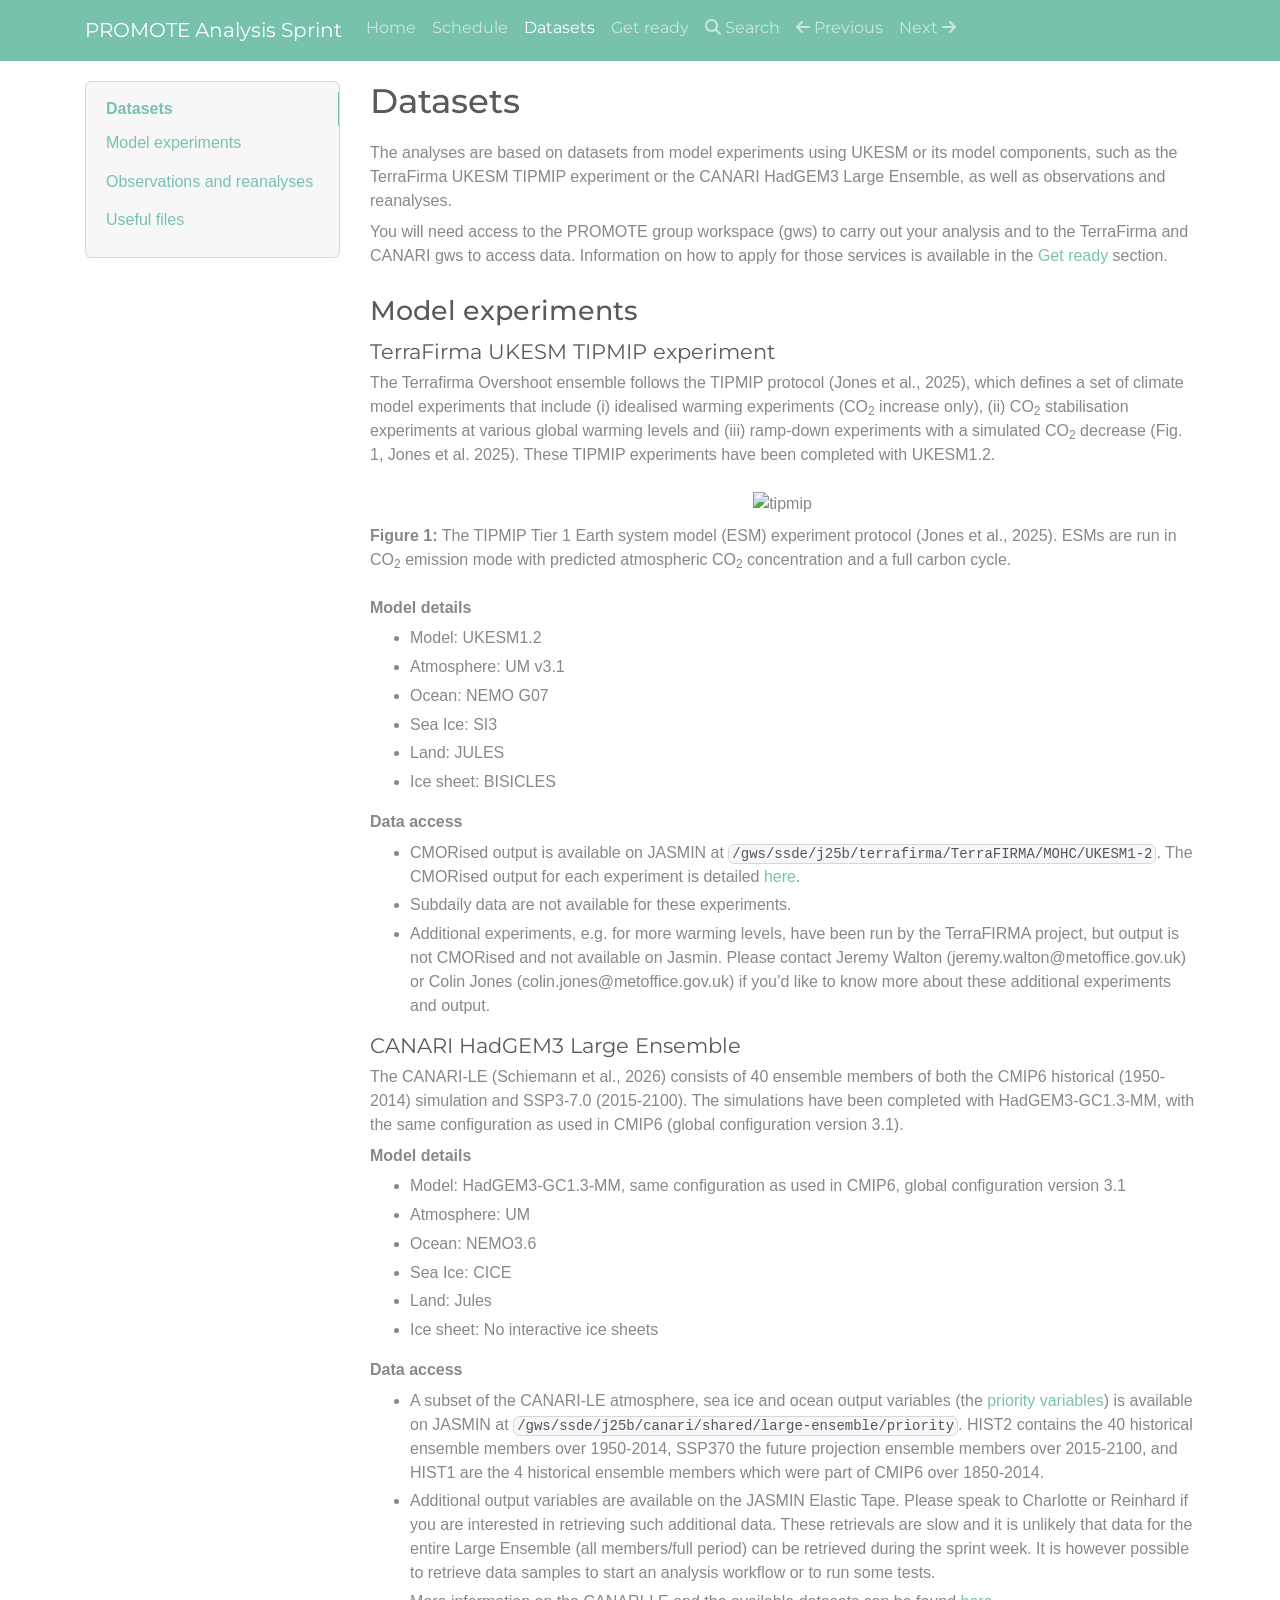
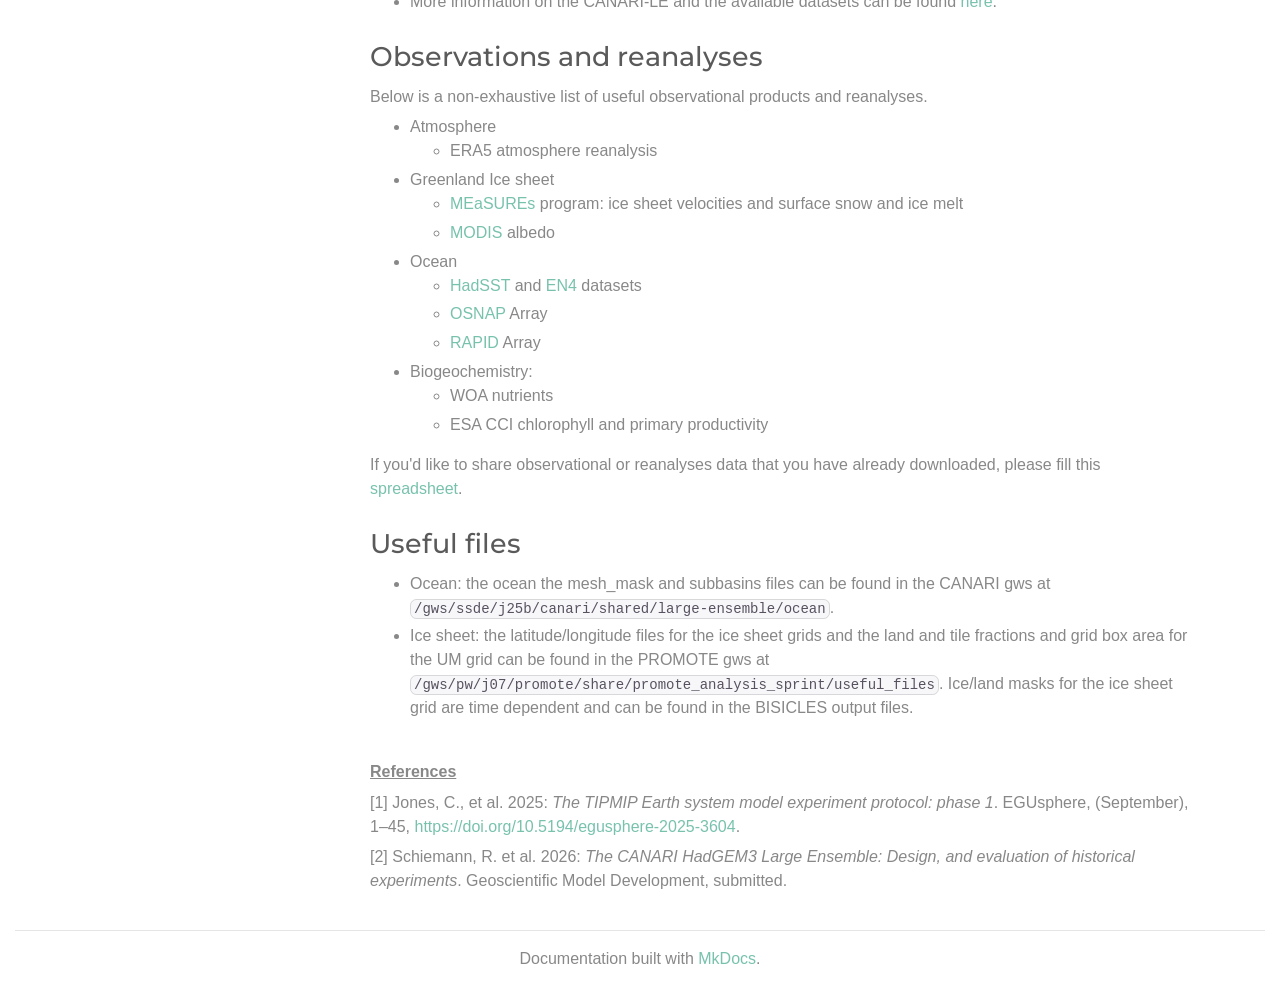
==== commit 9702bfa3: "Update index.html" ====
--- a/datasets/index.html
+++ b/datasets/index.html
@@ -184,7 +184,7 @@
 
 <p><strong><ins>References</ins></strong></p>
 <p>[1] Jones, C., et al. 2025: <em>The TIPMIP Earth system model experiment protocol: phase 1</em>. EGUsphere, (September), 1–45, <a href="https://egusphere.copernicus.org/preprints/2025/egusphere-2025-3604/">https://doi.org/10.5194/egusphere-2025-3604</a>. </p>
-<p>[2] Schiemann, R. et al. 2026: Geoscientific Model Development, submitted.</p></div>
+<p>[2] Schiemann, R. et al. 2026: <em>The CANARI HadGEM3 Large Ensemble: Design, and evaluation of historical experiments</em>. Geoscientific Model Development, submitted.</p></div>
             </div>
         </div>
 
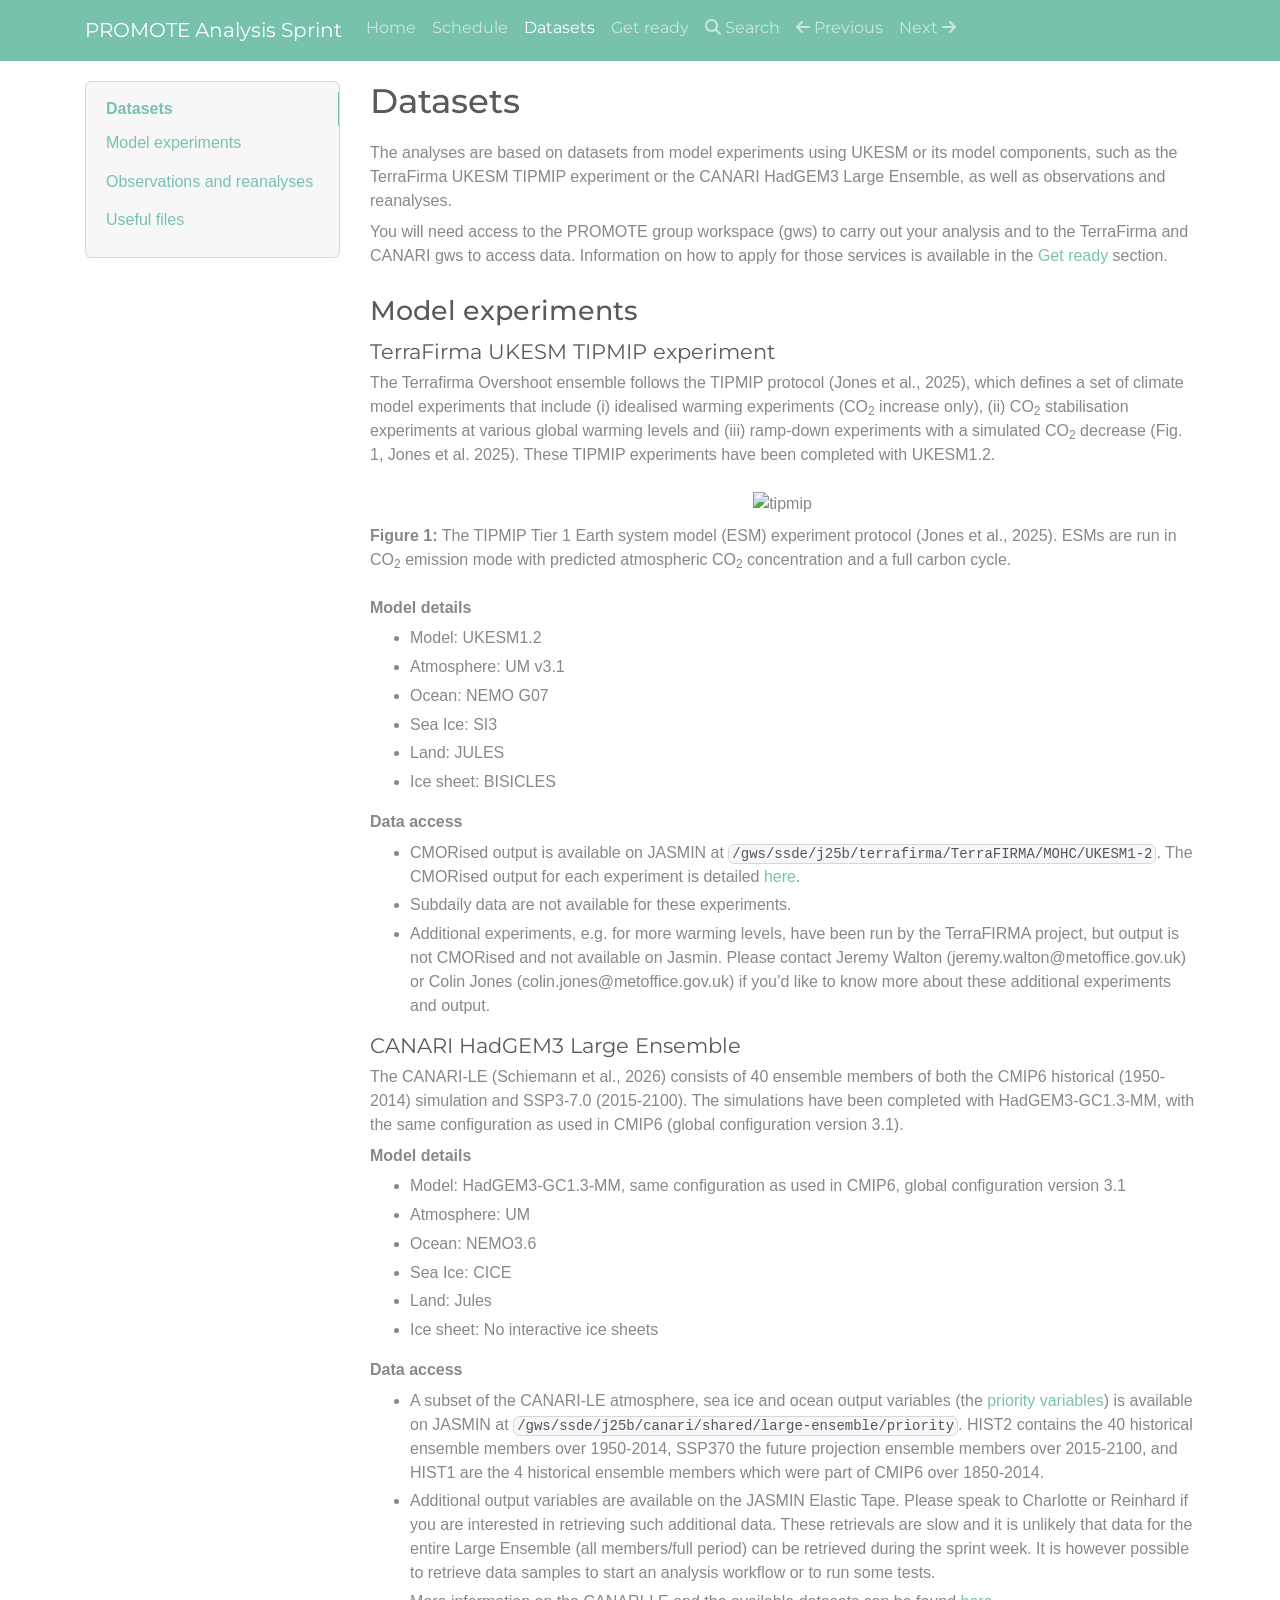
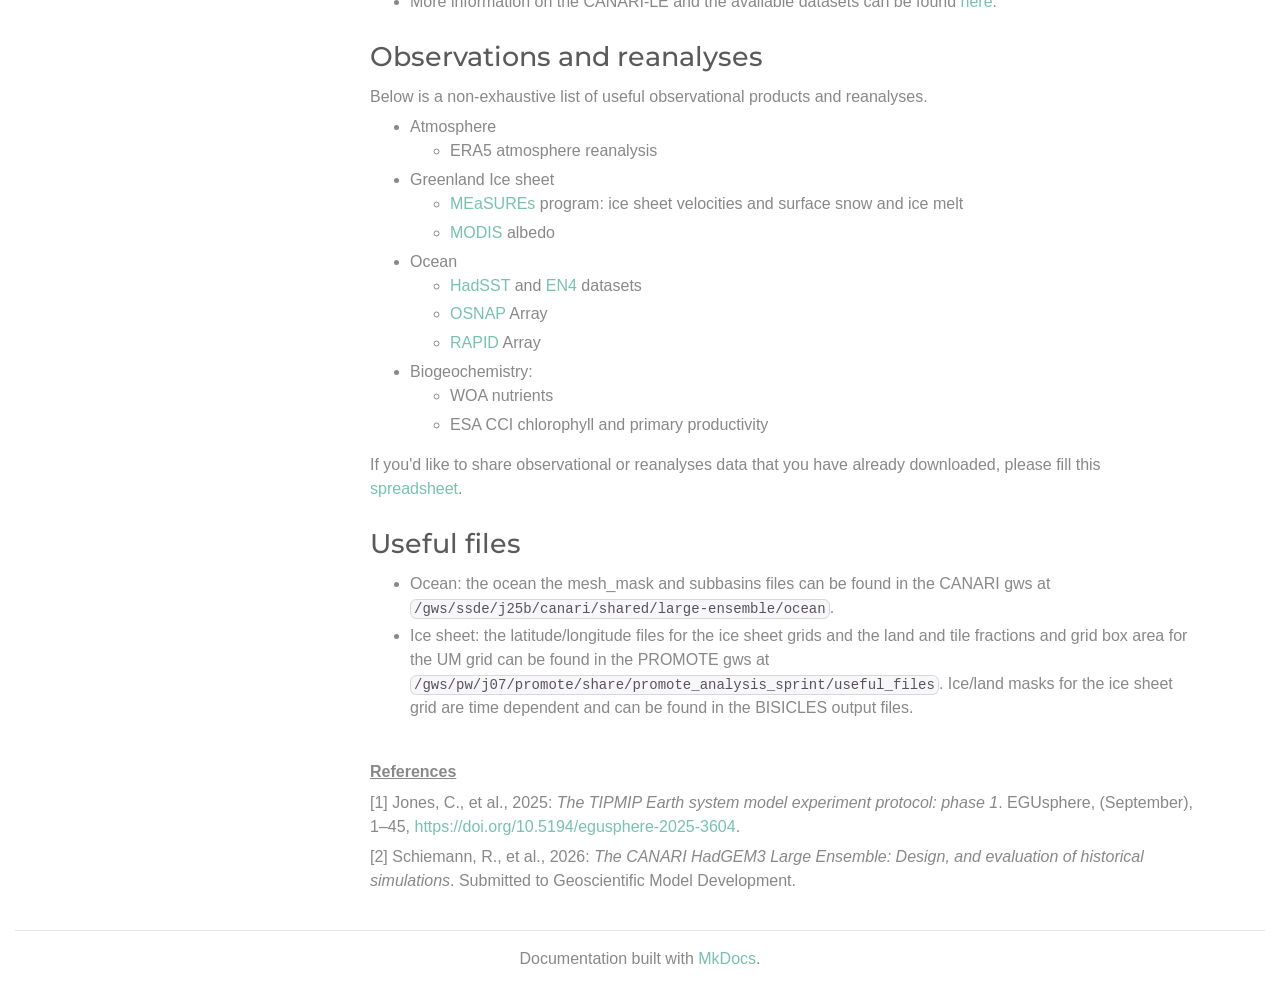
==== commit 80fc22c1: "Update index.html" ====
--- a/datasets/index.html
+++ b/datasets/index.html
@@ -146,7 +146,7 @@
 </ul>
 <p><span style="font-weight: 550;">Data access</span></p>
 <ul>
-<li>A subset of the CANARI-LE atmosphere, sea ice and ocean output variables (the <a download="download" href="/promote_analysis_sprint_2026/20240229-canari-le-priority-variables.xlsx">priority variables</a>) is available on JASMIN at <code>/gws/ssde/j25b/canari/shared/large-ensemble/priority</code>. HIST2 contains the 40 historical ensemble members over 1950-2014, SSP370 the future projection ensemble members over 2015-2100, and HIST1 are the 4 historical ensemble members which were part of CMIP6 over 1850-2014.</li>
+<li>A subset of the CANARI-LE atmosphere, sea ice and ocean output variables (the <a download="20240229-canari-le-priority-variables.xlsx" href="/promote_analysis_sprint_2026/20240229-canari-le-priority-variables.xlsx">priority variables</a>) is available on JASMIN at <code>/gws/ssde/j25b/canari/shared/large-ensemble/priority</code>. HIST2 contains the 40 historical ensemble members over 1950-2014, SSP370 the future projection ensemble members over 2015-2100, and HIST1 are the 4 historical ensemble members which were part of CMIP6 over 1850-2014.</li>
 <li>Additional output variables are available on the JASMIN Elastic Tape. Please speak to Charlotte or Reinhard if you are interested in retrieving such additional data. These retrievals are slow and it is unlikely that data for the entire Large Ensemble (all members/full period) can be retrieved during the sprint week. It is however possible to retrieve data samples to start an analysis workflow or to run some tests.</li>
 <li>More information on the CANARI-LE and the available datasets can be found <a href="https://ncas-cms.github.io/canari/">here</a>.</li>
 </ul>
@@ -183,8 +183,8 @@
 <div style="height: 1.5em;"></div>
 
 <p><strong><ins>References</ins></strong></p>
-<p>[1] Jones, C., et al. 2025: <em>The TIPMIP Earth system model experiment protocol: phase 1</em>. EGUsphere, (September), 1–45, <a href="https://egusphere.copernicus.org/preprints/2025/egusphere-2025-3604/">https://doi.org/10.5194/egusphere-2025-3604</a>. </p>
-<p>[2] Schiemann, R. et al. 2026: <em>The CANARI HadGEM3 Large Ensemble: Design, and evaluation of historical experiments</em>. Geoscientific Model Development, submitted.</p></div>
+<p>[1] Jones, C., et al., 2025: <em>The TIPMIP Earth system model experiment protocol: phase 1</em>. EGUsphere, (September), 1–45, <a href="https://egusphere.copernicus.org/preprints/2025/egusphere-2025-3604/">https://doi.org/10.5194/egusphere-2025-3604</a>. </p>
+<p>[2] Schiemann, R., et al., 2026: <em>The CANARI HadGEM3 Large Ensemble: Design, and evaluation of historical simulations</em>. Submitted to Geoscientific Model Development.</p></div>
             </div>
         </div>
 
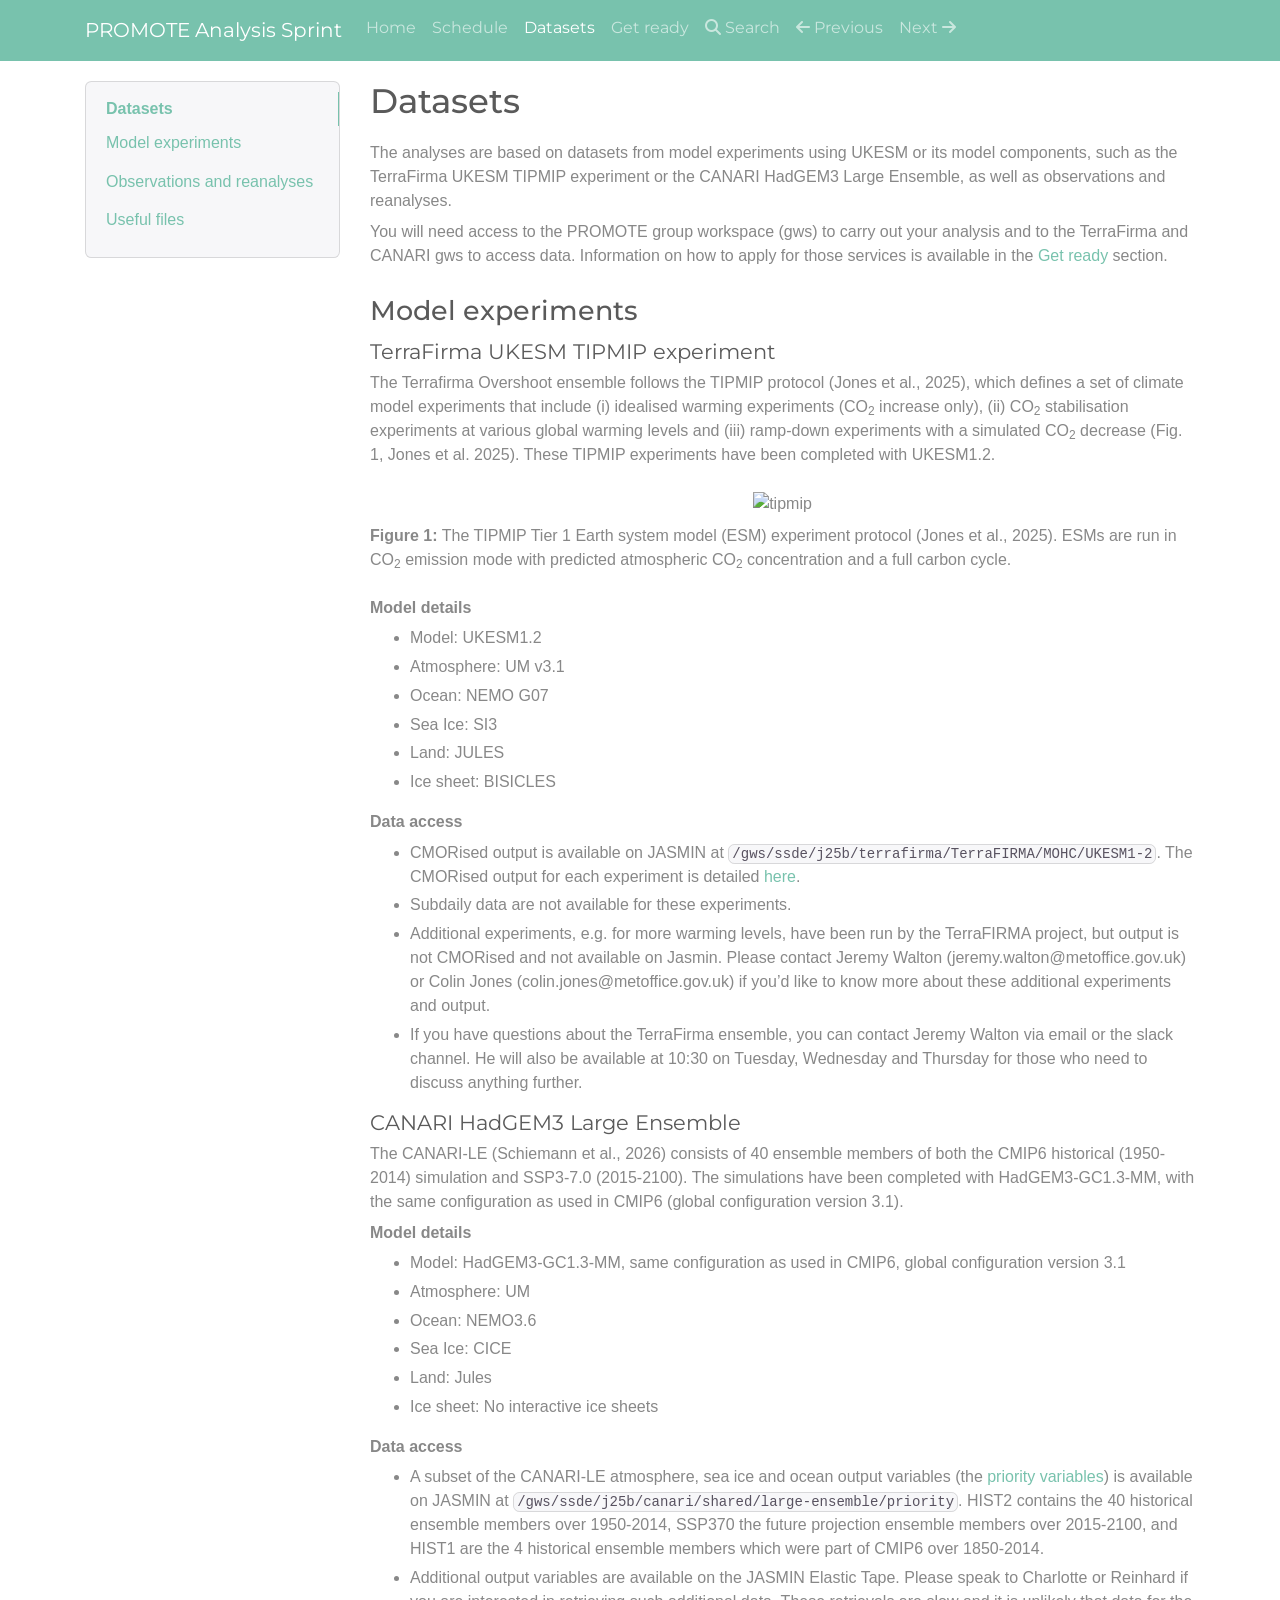
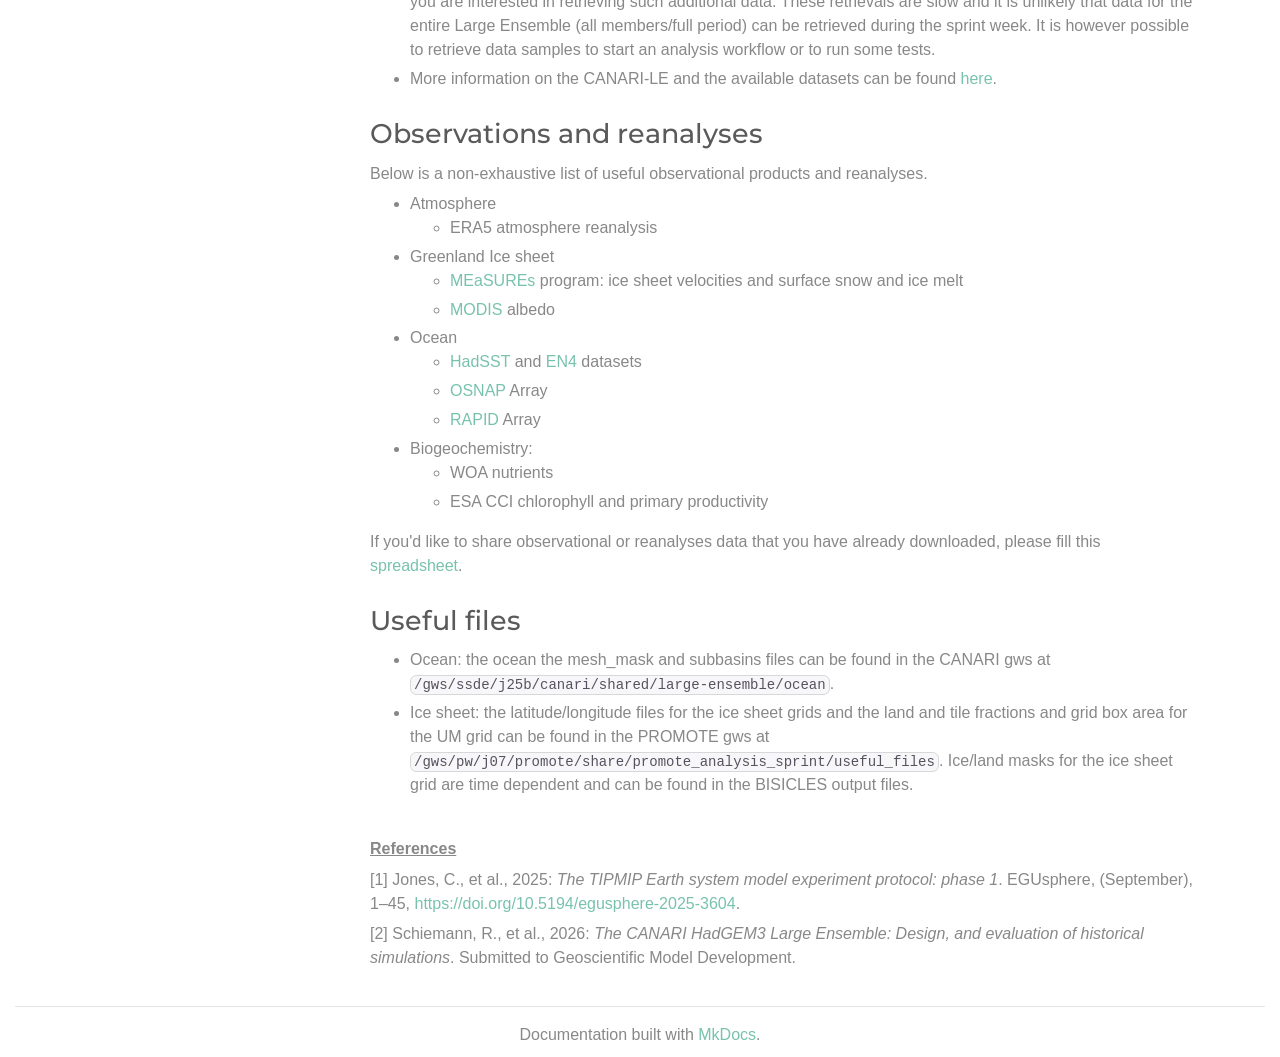
==== commit 44acb144: "Add files via upload" ====
--- a/datasets/index.html
+++ b/datasets/index.html
@@ -132,6 +132,7 @@
 The CMORised output for each experiment is detailed <a href="https://gws-access.jasmin.ac.uk/public/ukesm/TerraFIRMA/">here</a>.</li>
 <li>Subdaily data are not available for these experiments.</li>
 <li>Additional experiments, e.g. for more warming levels, have been run by the TerraFIRMA project, but output is not CMORised and not available on Jasmin. Please contact Jeremy Walton (jeremy.walton@metoffice.gov.uk) or Colin Jones (colin.jones@metoffice.gov.uk) if you’d like to know more about these additional experiments and output.</li>
+<li>If you have questions about the TerraFirma ensemble, you can contact Jeremy Walton via email or the slack channel. He will also be available at 10:30 on Tuesday, Wednesday and Thursday for those who need to discuss anything further.</li>
 </ul>
 <h3 id="canari-hadgem3-large-ensemble">CANARI HadGEM3 Large Ensemble</h3>
 <p>The CANARI-LE (Schiemann et al., 2026) consists of 40 ensemble members of both the CMIP6 historical (1950-2014) simulation and SSP3-7.0 (2015-2100). The simulations have been completed with HadGEM3-GC1.3-MM, with the same configuration as used in CMIP6 (global configuration version 3.1).</p>
@@ -146,7 +147,7 @@
 </ul>
 <p><span style="font-weight: 550;">Data access</span></p>
 <ul>
-<li>A subset of the CANARI-LE atmosphere, sea ice and ocean output variables (the <a download="20240229-canari-le-priority-variables.xlsx" href="/promote_analysis_sprint_2026/20240229-canari-le-priority-variables.xlsx">priority variables</a>) is available on JASMIN at <code>/gws/ssde/j25b/canari/shared/large-ensemble/priority</code>. HIST2 contains the 40 historical ensemble members over 1950-2014, SSP370 the future projection ensemble members over 2015-2100, and HIST1 are the 4 historical ensemble members which were part of CMIP6 over 1850-2014.</li>
+<li>A subset of the CANARI-LE atmosphere, sea ice and ocean output variables (the <a download="download" href="/promote_analysis_sprint_2026/20240229-canari-le-priority-variables.xlsx">priority variables</a>) is available on JASMIN at <code>/gws/ssde/j25b/canari/shared/large-ensemble/priority</code>. HIST2 contains the 40 historical ensemble members over 1950-2014, SSP370 the future projection ensemble members over 2015-2100, and HIST1 are the 4 historical ensemble members which were part of CMIP6 over 1850-2014.</li>
 <li>Additional output variables are available on the JASMIN Elastic Tape. Please speak to Charlotte or Reinhard if you are interested in retrieving such additional data. These retrievals are slow and it is unlikely that data for the entire Large Ensemble (all members/full period) can be retrieved during the sprint week. It is however possible to retrieve data samples to start an analysis workflow or to run some tests.</li>
 <li>More information on the CANARI-LE and the available datasets can be found <a href="https://ncas-cms.github.io/canari/">here</a>.</li>
 </ul>
--- a/extra.css
+++ b/extra.css
@@ -6,6 +6,7 @@
 p {
   margin-bottom: 0.4em;
 }
+
 
 /* Control spacing between sections (headers) */
 h1 {
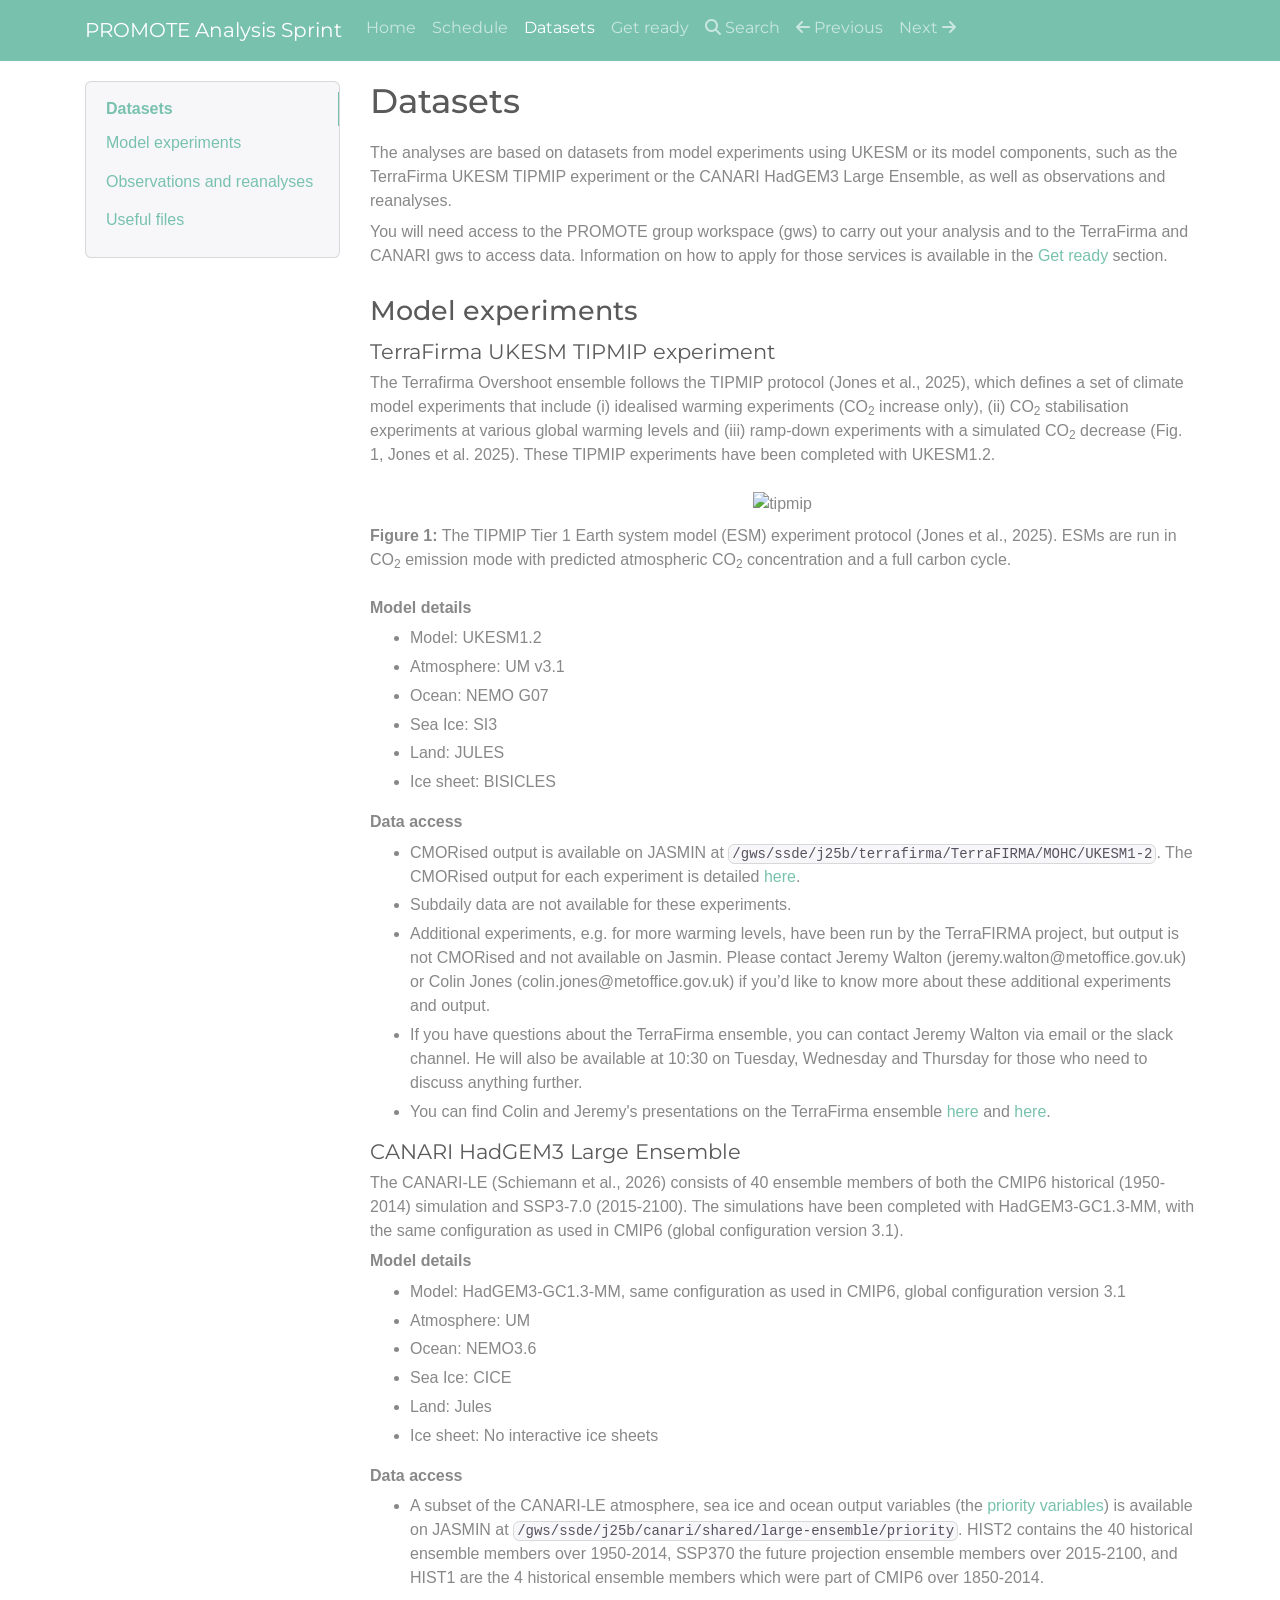
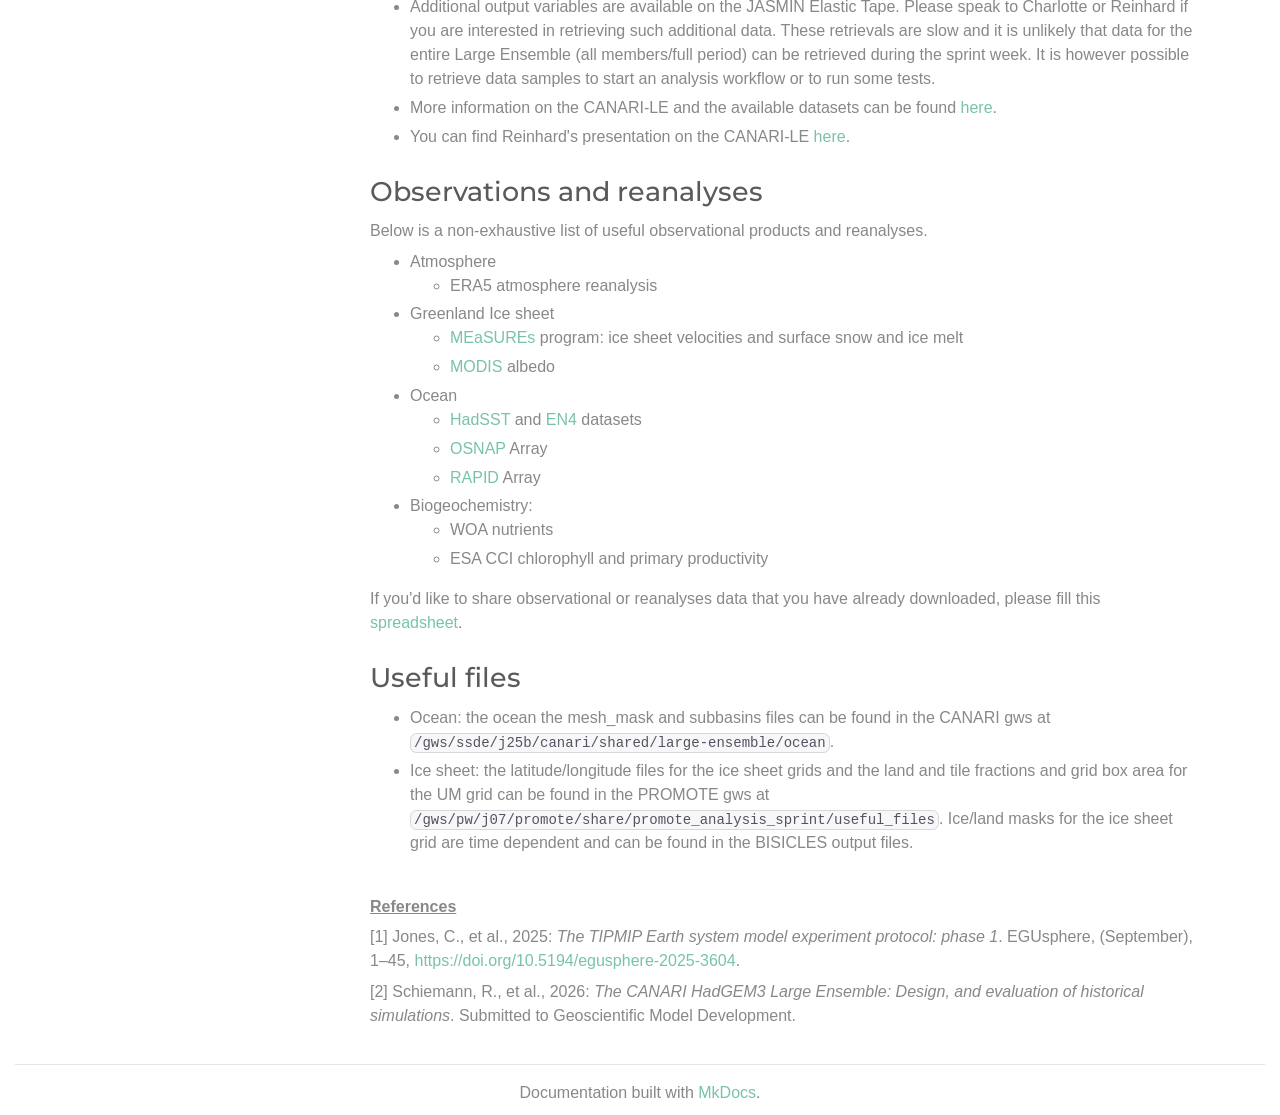
==== commit 9b1b8ea1: "Add files via upload" ====
--- a/datasets/index.html
+++ b/datasets/index.html
@@ -133,6 +133,7 @@
 <li>Subdaily data are not available for these experiments.</li>
 <li>Additional experiments, e.g. for more warming levels, have been run by the TerraFIRMA project, but output is not CMORised and not available on Jasmin. Please contact Jeremy Walton (jeremy.walton@metoffice.gov.uk) or Colin Jones (colin.jones@metoffice.gov.uk) if you’d like to know more about these additional experiments and output.</li>
 <li>If you have questions about the TerraFirma ensemble, you can contact Jeremy Walton via email or the slack channel. He will also be available at 10:30 on Tuesday, Wednesday and Thursday for those who need to discuss anything further.</li>
+<li>You can find Colin and Jeremy's presentations on the TerraFirma ensemble <a download="download" href="/promote_analysis_sprint_2026/TIPMIP-protocol.pdf">here</a> and <a download="download" href="/promote_analysis_sprint_2026/TF_data_for_PROMOTE_sprint.pdf">here</a>.</li>
 </ul>
 <h3 id="canari-hadgem3-large-ensemble">CANARI HadGEM3 Large Ensemble</h3>
 <p>The CANARI-LE (Schiemann et al., 2026) consists of 40 ensemble members of both the CMIP6 historical (1950-2014) simulation and SSP3-7.0 (2015-2100). The simulations have been completed with HadGEM3-GC1.3-MM, with the same configuration as used in CMIP6 (global configuration version 3.1).</p>
@@ -150,6 +151,7 @@
 <li>A subset of the CANARI-LE atmosphere, sea ice and ocean output variables (the <a download="download" href="/promote_analysis_sprint_2026/20240229-canari-le-priority-variables.xlsx">priority variables</a>) is available on JASMIN at <code>/gws/ssde/j25b/canari/shared/large-ensemble/priority</code>. HIST2 contains the 40 historical ensemble members over 1950-2014, SSP370 the future projection ensemble members over 2015-2100, and HIST1 are the 4 historical ensemble members which were part of CMIP6 over 1850-2014.</li>
 <li>Additional output variables are available on the JASMIN Elastic Tape. Please speak to Charlotte or Reinhard if you are interested in retrieving such additional data. These retrievals are slow and it is unlikely that data for the entire Large Ensemble (all members/full period) can be retrieved during the sprint week. It is however possible to retrieve data samples to start an analysis workflow or to run some tests.</li>
 <li>More information on the CANARI-LE and the available datasets can be found <a href="https://ncas-cms.github.io/canari/">here</a>.</li>
+<li>You can find Reinhard's presentation on the CANARI-LE <a download="download" href="/promote_analysis_sprint_2026/20260713-PROMOTE-Sprint-CANARI-LE.pdf">here</a>.</li>
 </ul>
 <h2 id="observations-and-reanalyses">Observations and reanalyses</h2>
 <p>Below is a non-exhaustive list of useful observational products and reanalyses.</p>
